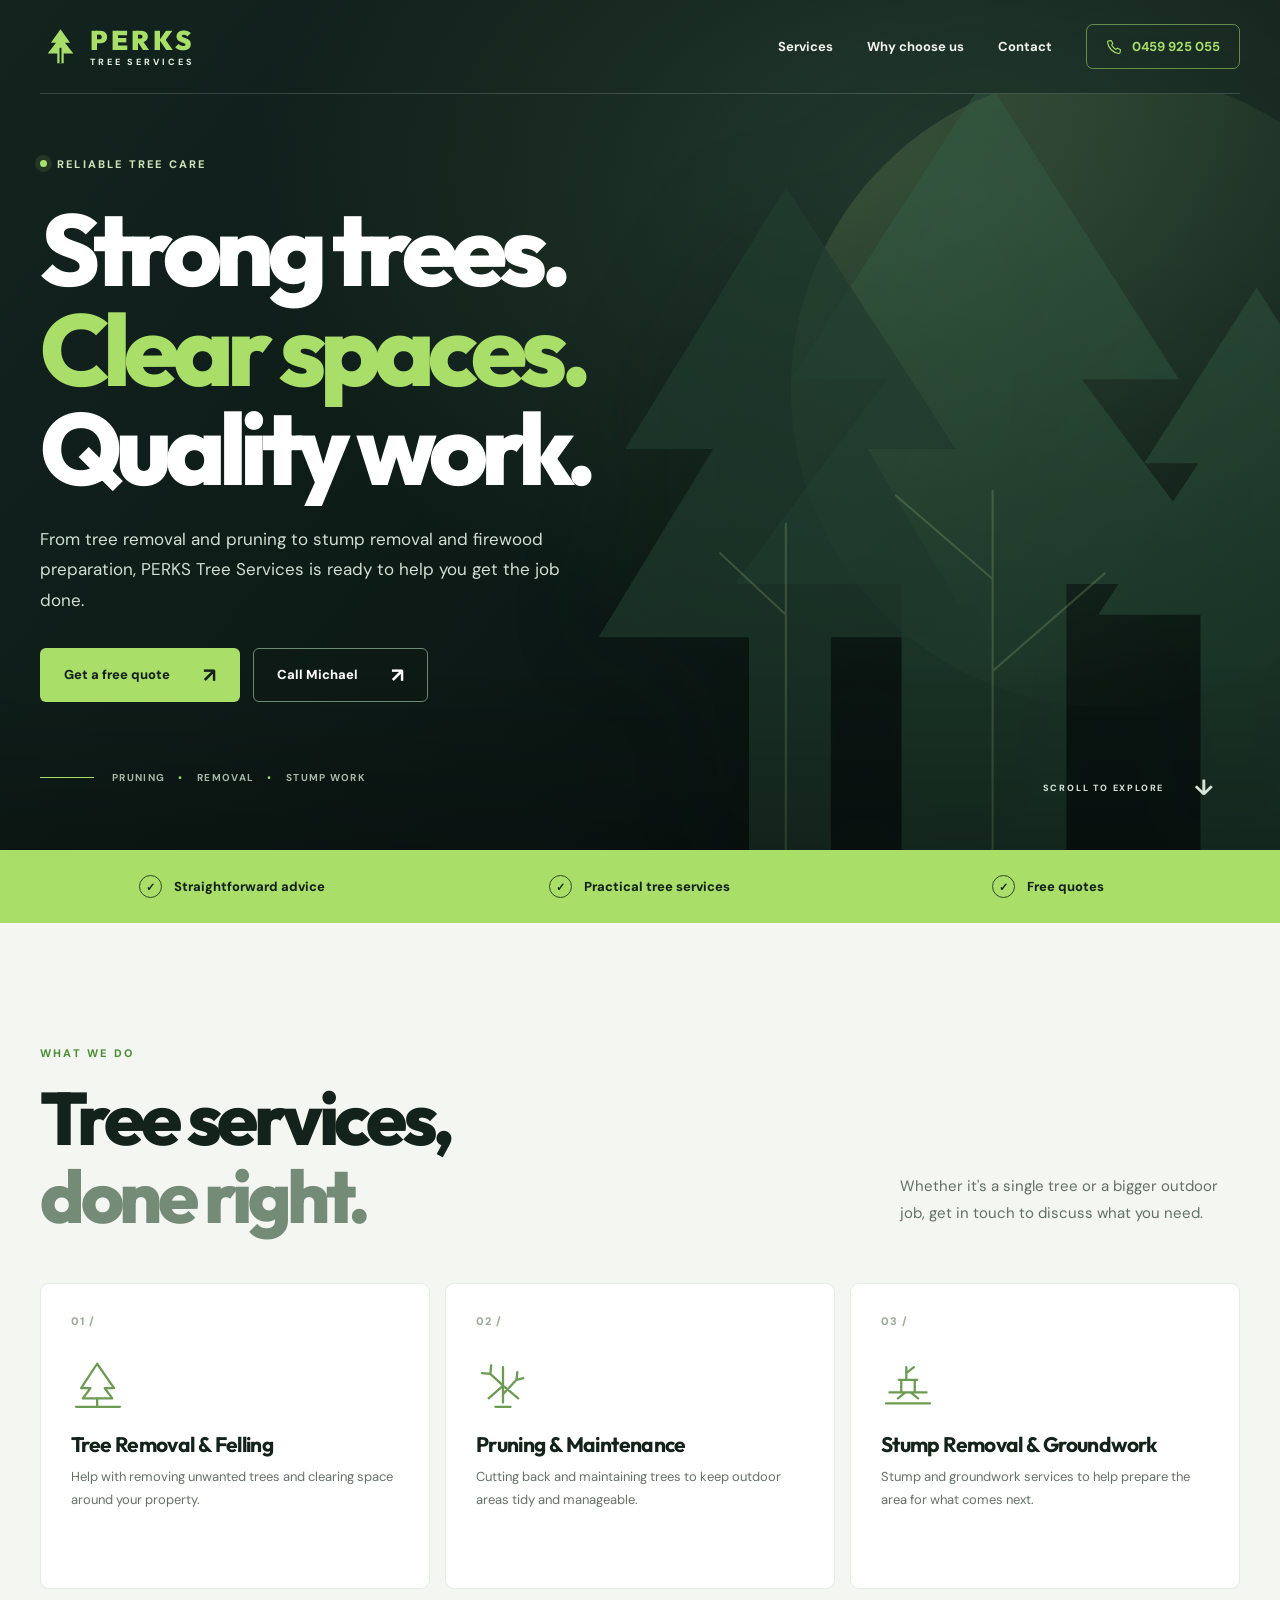
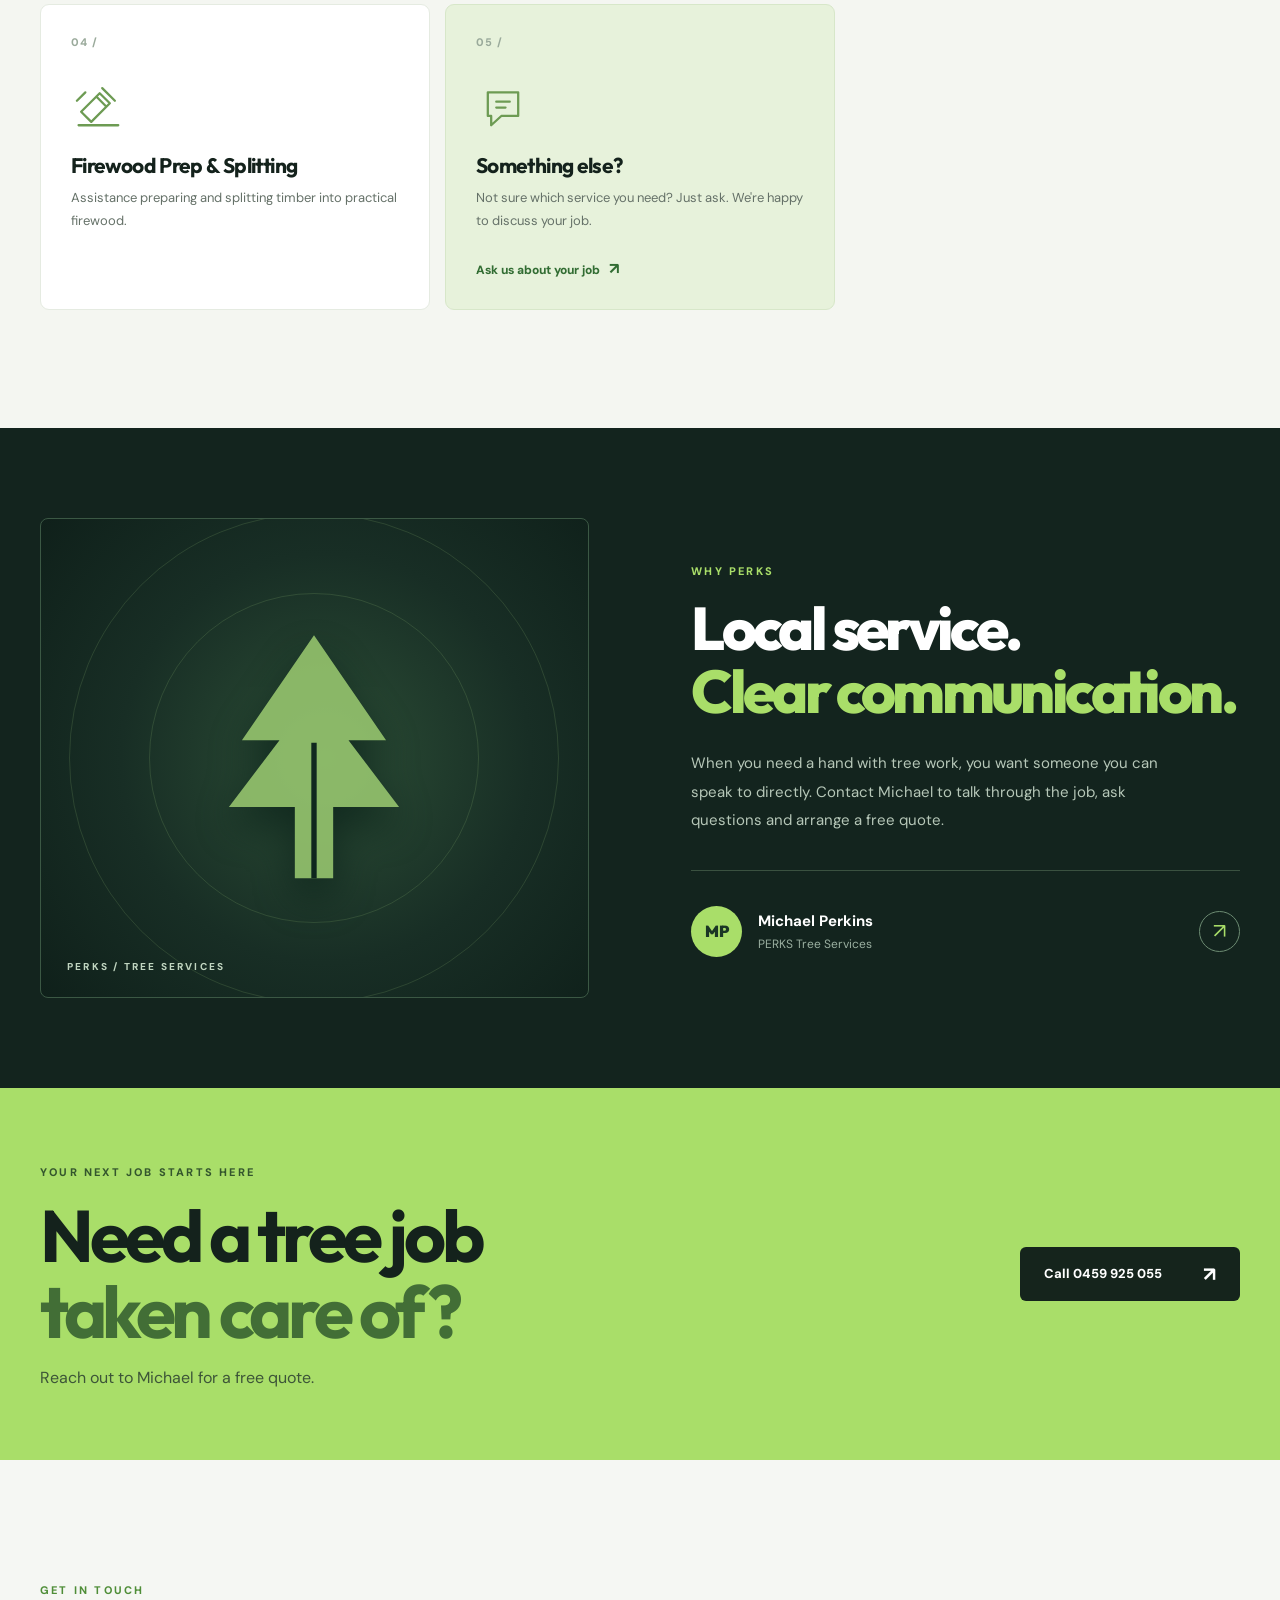
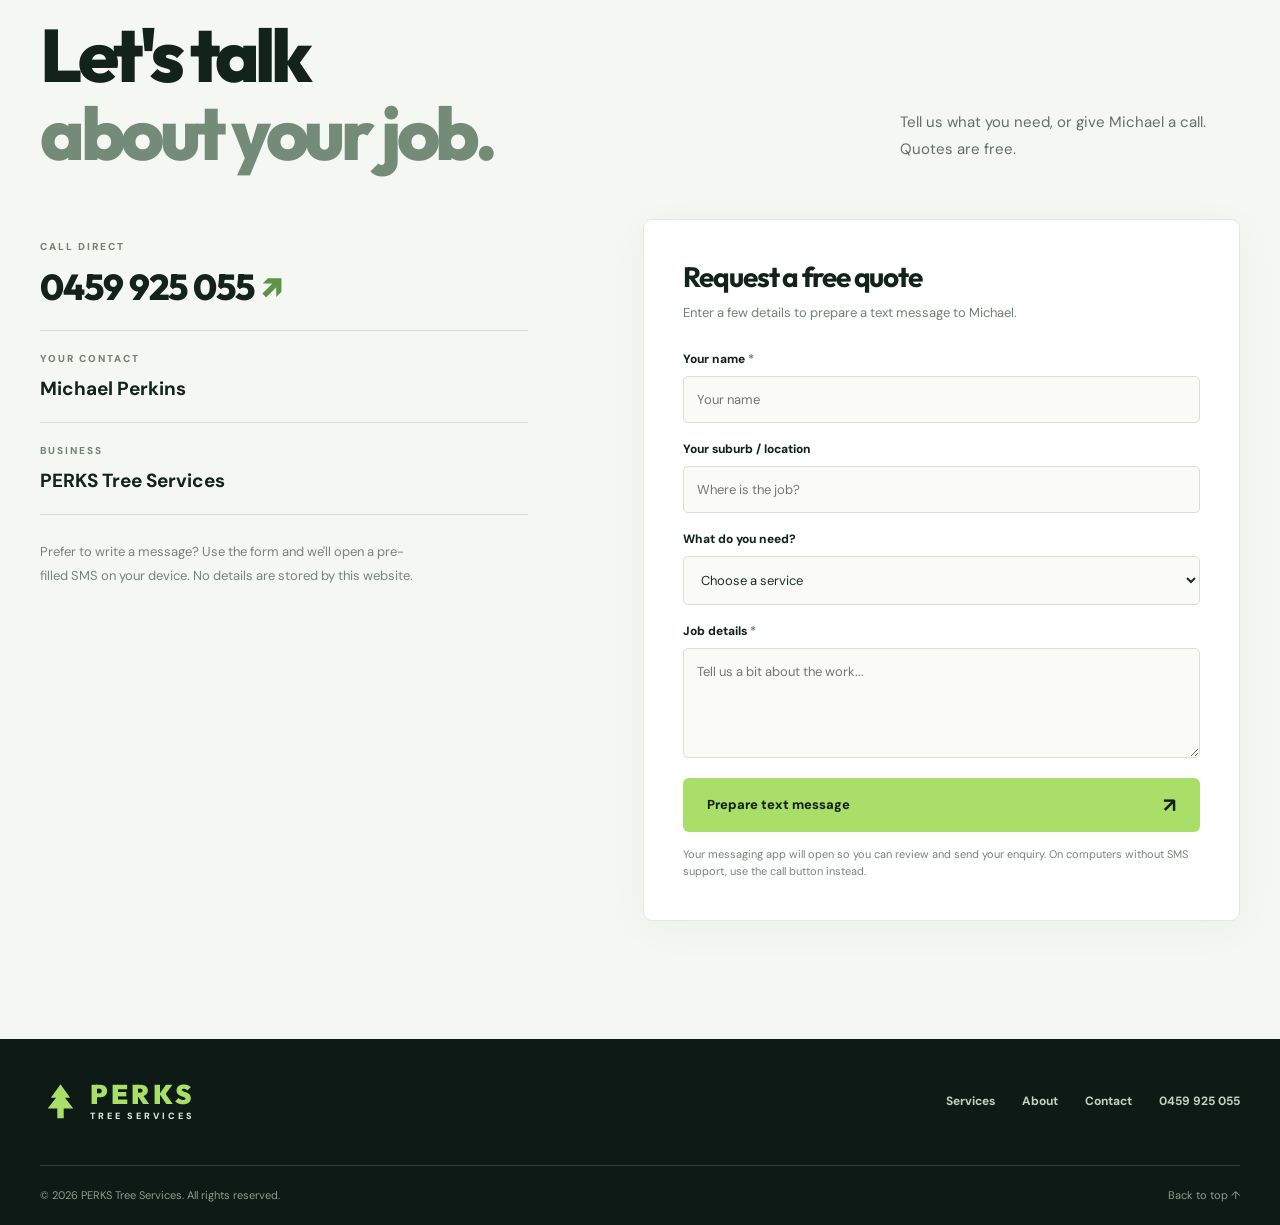
==== index.html @ 128b7c94 "Add files via upload" ====
<!doctype html>
<html lang="en-AU">
<head>
  <meta charset="utf-8">
  <meta name="viewport" content="width=device-width, initial-scale=1">
  <meta name="theme-color" content="#101b19">
  <meta name="description" content="PERKS Tree Services provides tree removal and felling, pruning, stump removal, firewood preparation and more. Call Michael Perkins on 0459 925 055 for a free quote.">
  <title>PERKS Tree Services | Tree Care & Free Quotes</title>
  <link rel="icon" href="favicon.svg" type="image/svg+xml">
  <link rel="stylesheet" href="styles.css">
</head>
<body>
  <a class="skip-link" href="#main">Skip to content</a>
  <header class="site-header" id="top">
    <div class="container nav-wrap">
      <a href="#top" class="brand" aria-label="PERKS Tree Services home">
        <svg class="brand-mark" viewBox="0 0 64 64" fill="none" aria-hidden="true"><path d="M32 5 17 26h8L12 43h15v15h10V43h15L39 26h8L32 5Z" fill="currentColor"/><path d="M32 34v24" stroke="#11201B" stroke-width="3"/></svg>
        <span class="brand-type"><strong>PERKS</strong><small>TREE SERVICES</small></span>
      </a>
      <button class="menu-toggle" type="button" aria-label="Open menu" aria-expanded="false" aria-controls="site-nav"><span></span><span></span><span></span></button>
      <nav id="site-nav" class="nav-links" aria-label="Main navigation"><a href="#services">Services</a><a href="#about">Why choose us</a><a href="#contact">Contact</a><a class="nav-call" href="tel:+61459925055"><svg viewBox="0 0 24 24" aria-hidden="true"><path d="M7.3 3.6 9.6 7.8 7.9 10a15.1 15.1 0 0 0 6.1 6.1l2.2-1.7 4.2 2.3-.5 3.4a2 2 0 0 1-2.1 1.7A18.5 18.5 0 0 1 2.2 6.2 2 2 0 0 1 3.9 4l3.4-.4Z" fill="none" stroke="currentColor" stroke-width="1.6" stroke-linejoin="round"/></svg> 0459 925 055</a></nav>
    </div>
  </header>

  <main id="main">
    <section class="hero" aria-labelledby="hero-title">
      <div class="hero-art" aria-hidden="true">
        <svg viewBox="0 0 840 840" preserveAspectRatio="xMidYMax slice"><defs><linearGradient id="treeGlow" x1="0" y1="0" x2="1" y2="1"><stop stop-color="#94bd76" stop-opacity=".29"/><stop offset="1" stop-color="#0d2520" stop-opacity="0"/></linearGradient></defs><circle cx="560" cy="340" r="310" fill="url(#treeGlow)"/><g fill="#38694d" opacity=".42"><path d="M440 35 250 330h94L195 530h163v260h161V530h164L534 330h95Z"/><path d="M705 240 595 412h53L550 560h100v230h110V560h98L757 412h55Z"/></g><g fill="#213e30" opacity=".76"><path d="M245 142 88 398h86L62 582h147v208h80V582h143L325 398h86Z"/></g><g stroke="#c1e59a" stroke-opacity=".23" stroke-width="2"><path d="M447 790V438M447 525l-95-82M447 615l110-96M245 790V470M245 560l-65-61"/></g></svg>
      </div>
      <div class="container hero-content">
        <span class="eyebrow"><span class="status-dot"></span> RELIABLE TREE CARE</span>
        <h1 id="hero-title">Strong trees.<br><em>Clear spaces.</em><br>Quality work.</h1>
        <p>From tree removal and pruning to stump removal and firewood preparation, PERKS Tree Services is ready to help you get the job done.</p>
        <div class="hero-actions"><a class="btn btn-primary" href="#contact">Get a free quote <span aria-hidden="true">↗</span></a><a class="btn btn-outline" href="tel:+61459925055">Call Michael <span aria-hidden="true">↗</span></a></div>
        <div class="hero-note"><span class="line"></span><span>PRUNING <b>•</b> REMOVAL <b>•</b> STUMP WORK</span></div>
      </div>
      <a href="#services" class="scroll-indicator" aria-label="Scroll to services">SCROLL TO EXPLORE <span aria-hidden="true">↓</span></a>
    </section>

    <section class="intro-band" aria-label="Our promise"><div class="container intro-grid"><p><span class="mini-icon">✓</span> Straightforward advice</p><p><span class="mini-icon">✓</span> Practical tree services</p><p><span class="mini-icon">✓</span> Free quotes</p></div></section>

    <section id="services" class="section services-section"><div class="container">
      <div class="section-heading"><div><span class="section-kicker">WHAT WE DO</span><h2>Tree services,<br><span>done right.</span></h2></div><p>Whether it's a single tree or a bigger outdoor job, get in touch to discuss what you need.</p></div>
      <div class="service-grid">
        <article class="service-card"><span class="service-number">01 /</span><div class="service-icon"><svg viewBox="0 0 64 64" fill="none" aria-hidden="true"><path d="M31 8 12 37h11L14 49h35L40 37h11L31 8Z" stroke="currentColor" stroke-width="2.7" stroke-linejoin="round"/><path d="M31 49v10M6 59h52" stroke="currentColor" stroke-width="2.7" stroke-linecap="round"/></svg></div><h3>Tree Removal & Felling</h3><p>Help with removing unwanted trees and clearing space around your property.</p></article>
        <article class="service-card"><span class="service-number">02 /</span><div class="service-icon"><svg viewBox="0 0 64 64" fill="none" aria-hidden="true"><path d="M32 54V12m0 22L17 20m15 24 16-17M15 49l17-15 18 15M17 20l1-10M17 20 7 19m41 8 8-2m-8 2 1-9" stroke="currentColor" stroke-width="2.7" stroke-linecap="round"/><path d="M23 59h18" stroke="currentColor" stroke-width="2.7" stroke-linecap="round"/></svg></div><h3>Pruning & Maintenance</h3><p>Cutting back and maintaining trees to keep outdoor areas tidy and manageable.</p></article>
        <article class="service-card"><span class="service-number">03 /</span><div class="service-icon"><svg viewBox="0 0 64 64" fill="none" aria-hidden="true"><path d="M10 42h44M24 42V27h16v15M21 27h22M20 49l9-7m6 0 9 7M6 55h52" stroke="currentColor" stroke-width="2.7" stroke-linecap="round" stroke-linejoin="round"/><path d="M30 27V12m0 7 9-7" stroke="currentColor" stroke-width="2.7" stroke-linecap="round"/></svg></div><h3>Stump Removal & Groundwork</h3><p>Stump and groundwork services to help prepare the area for what comes next.</p></article>
        <article class="service-card"><span class="service-number">04 /</span><div class="service-icon"><svg viewBox="0 0 64 64" fill="none" aria-hidden="true"><path d="M12 40 34 18l12 12-22 22-12-12ZM30 22l12 12M9 56h47M37 12l15 15" stroke="currentColor" stroke-width="2.7" stroke-linecap="round" stroke-linejoin="round"/><path d="m7 27 10-10" stroke="currentColor" stroke-width="2.7" stroke-linecap="round"/></svg></div><h3>Firewood Prep & Splitting</h3><p>Assistance preparing and splitting timber into practical firewood.</p></article>
        <article class="service-card service-card-featured"><span class="service-number">05 /</span><div class="service-icon"><svg viewBox="0 0 64 64" fill="none" aria-hidden="true"><path d="M14 17h36v28H30L18 56V45h-4V17Z" stroke="currentColor" stroke-width="2.7" stroke-linejoin="round"/><path d="M24 28h16M24 35h11" stroke="currentColor" stroke-width="2.7" stroke-linecap="round"/></svg></div><h3>Something else?</h3><p>Not sure which service you need? Just ask. We're happy to discuss your job.</p><a href="#contact" class="inline-link">Ask us about your job <span aria-hidden="true">↗</span></a></article>
      </div>
    </div></section>

    <section id="about" class="about-section"><div class="container about-grid"><div class="about-visual" aria-hidden="true"><div class="about-ring ring-one"></div><div class="about-ring ring-two"></div><svg viewBox="0 0 300 360" class="about-tree"><path d="m150 20-94 137h49L39 244h86v93h50v-93h86l-66-87h49L150 20Z" fill="currentColor"/><path d="M150 160v177" stroke="#0b211b" stroke-width="7"/></svg><span class="visual-caption">PERKS / TREE SERVICES</span></div><div class="about-copy"><span class="section-kicker">WHY PERKS</span><h2>Local service.<br><span>Clear communication.</span></h2><p>When you need a hand with tree work, you want someone you can speak to directly. Contact Michael to talk through the job, ask questions and arrange a free quote.</p><div class="about-divider"></div><div class="about-contact"><span class="initial-avatar">MP</span><div><strong>Michael Perkins</strong><small>PERKS Tree Services</small></div><a href="tel:+61459925055" aria-label="Call Michael Perkins">↗</a></div></div></div></section>

    <section class="cta-section"><div class="container cta-inner"><div><span class="section-kicker">YOUR NEXT JOB STARTS HERE</span><h2>Need a tree job<br><em>taken care of?</em></h2><p>Reach out to Michael for a free quote.</p></div><a class="btn btn-dark" href="tel:+61459925055">Call 0459 925 055 <span aria-hidden="true">↗</span></a></div></section>

    <section id="contact" class="section contact-section"><div class="container"><div class="section-heading contact-heading"><div><span class="section-kicker">GET IN TOUCH</span><h2>Let's talk<br><span>about your job.</span></h2></div><p>Tell us what you need, or give Michael a call. Quotes are free.</p></div><div class="contact-grid"><div class="contact-details"><div class="contact-detail"><span>CALL DIRECT</span><a href="tel:+61459925055">0459 925 055 <span aria-hidden="true">↗</span></a></div><div class="contact-detail"><span>YOUR CONTACT</span><strong>Michael Perkins</strong></div><div class="contact-detail"><span>BUSINESS</span><strong>PERKS Tree Services</strong></div><p class="small-print">Prefer to write a message? Use the form and we'll open a pre-filled SMS on your device. No details are stored by this website.</p></div>
      <form class="quote-form" id="quote-form"><h3>Request a free quote</h3><p>Enter a few details to prepare a text message to Michael.</p><div class="form-row"><label for="customer-name">Your name <span>*</span></label><input id="customer-name" name="name" type="text" placeholder="Your name" autocomplete="name" required maxlength="80"></div><div class="form-row"><label for="customer-suburb">Your suburb / location</label><input id="customer-suburb" name="suburb" type="text" placeholder="Where is the job?" maxlength="100"></div><div class="form-row"><label for="customer-service">What do you need?</label><select id="customer-service" name="service"><option value="Not sure yet">Choose a service</option><option>Tree Removal & Felling</option><option>Pruning & Maintenance</option><option>Stump Removal & Groundwork</option><option>Firewood Prep & Splitting</option><option>Something else</option></select></div><div class="form-row"><label for="customer-message">Job details <span>*</span></label><textarea id="customer-message" name="message" rows="4" placeholder="Tell us a bit about the work..." required maxlength="1200"></textarea></div><button class="btn btn-primary form-submit" type="submit">Prepare text message <span aria-hidden="true">↗</span></button><p class="form-hint">Your messaging app will open so you can review and send your enquiry. On computers without SMS support, use the call button instead.</p></form>
    </div></div></section>
  </main>

  <footer class="site-footer"><div class="container footer-main"><a href="#top" class="brand"><svg class="brand-mark" viewBox="0 0 64 64" fill="none" aria-hidden="true"><path d="M32 5 17 26h8L12 43h15v15h10V43h15L39 26h8L32 5Z" fill="currentColor"/></svg><span class="brand-type"><strong>PERKS</strong><small>TREE SERVICES</small></span></a><div class="footer-right"><a href="#services">Services</a><a href="#about">About</a><a href="#contact">Contact</a><a href="tel:+61459925055">0459 925 055</a></div></div><div class="container footer-bottom"><span>© <span id="year">2026</span> PERKS Tree Services. All rights reserved.</span><a href="#top">Back to top ↑</a></div></footer>
  <script src="script.js" defer></script>
</body>
</html>
---- styles.css ----
@import url('https://fonts.googleapis.com/css2?family=DM+Sans:wght@400;500;600;700;800&family=Outfit:wght@400;500;600;700;800;900&display=swap');
:root{--dark:#101d19;--dark2:#162922;--green:#a9de69;--green-strong:#80bd4e;--text:#14221c;--muted:#627067;--paper:#f4f6f1;--white:#fff;--line:#dce5d9}*{box-sizing:border-box}html{scroll-behavior:smooth;scroll-padding-top:86px}body{margin:0;background:var(--paper);font-family:'DM Sans',Arial,sans-serif;color:var(--text);-webkit-font-smoothing:antialiased}h1,h2,h3,p{margin-top:0}h1,h2,h3{font-family:'Outfit','DM Sans',sans-serif}a{color:inherit;text-decoration:none}button,input,select,textarea{font:inherit}button,a,input,textarea,select{-webkit-tap-highlight-color:transparent}button:focus-visible,a:focus-visible,input:focus-visible,select:focus-visible,textarea:focus-visible{outline:3px solid #88bc4d;outline-offset:3px}.container{width:min(1200px,calc(100% - 64px));margin-inline:auto}.skip-link{position:absolute;top:-100px;left:12px;background:white;padding:10px;z-index:30}.skip-link:focus{top:12px}.site-header{position:absolute;z-index:20;width:100%;color:white;top:0}.nav-wrap{height:94px;display:flex;justify-content:space-between;align-items:center;border-bottom:1px solid rgba(255,255,255,.16)}.brand{display:inline-flex;gap:9px;align-items:center;color:var(--green)}.brand-mark{width:41px;height:47px}.brand-type{display:flex;flex-direction:column;line-height:1}.brand-type strong{font-family:'Outfit',sans-serif;font-weight:900;letter-spacing:.12em;font-size:27px}.brand-type small{font-size:9px;font-weight:800;letter-spacing:.32em;margin-top:4px;color:#e4ede2}.nav-links{display:flex;gap:34px;align-items:center;font-size:13px;font-weight:700}.nav-links>a:not(.nav-call){color:#f1f3ec;transition:color .2s}.nav-links>a:hover{color:var(--green)}.nav-call{border:1px solid rgba(169,222,105,.54);padding:13px 19px;border-radius:7px;color:var(--green);display:flex;align-items:center;gap:9px}.nav-call svg{width:17px;height:17px}.menu-toggle{display:none}.hero{background:radial-gradient(ellipse at 76% 23%,#253d30 0%,transparent 53%),linear-gradient(130deg,#13241f,#0a1512 72%);min-height:760px;height:min(850px,95svh);position:relative;overflow:hidden;color:white;display:flex;align-items:center}.hero:after{content:'';position:absolute;bottom:0;left:0;right:0;height:190px;background:linear-gradient(0deg,rgba(0,0,0,.24),transparent);pointer-events:none}.hero-art{position:absolute;right:-9%;bottom:-6%;width:min(860px,75vw);height:95%;opacity:.84;filter:drop-shadow(-24px 0 50px rgba(8,19,12,.28))}.hero-art svg{width:100%;height:100%}.hero-content{position:relative;z-index:2;padding-top:85px}.eyebrow,.section-kicker{display:inline-flex;align-items:center;letter-spacing:.2em;font-size:11px;font-weight:800}.eyebrow{color:#cce3b9;gap:10px}.status-dot{width:7px;height:7px;border-radius:50%;background:var(--green);box-shadow:0 0 0 5px rgba(169,222,105,.11)}.hero h1{font-size:clamp(56px,7.9vw,114px);letter-spacing:-.068em;line-height:.98;max-width:850px;font-weight:800;margin:27px 0}.hero h1 em,.cta-section em{font-style:normal;color:var(--green)}.hero-content>p{font-size:17px;line-height:1.8;color:#d3dfd4;max-width:520px}.hero-actions{display:flex;gap:13px;margin-top:32px;flex-wrap:wrap}.btn{min-height:54px;display:inline-flex;align-items:center;justify-content:space-between;gap:33px;padding:16px 23px;font-size:13px;font-weight:800;border-radius:6px;border:1px solid transparent;cursor:pointer;transition:transform .2s,background .2s}.btn:hover{transform:translateY(-2px)}.btn-primary{background:var(--green);color:#142019}.btn-primary:hover{background:#c0ef88}.btn-outline{color:white;border-color:#6c8976;background:rgba(12,25,19,.35)}.btn-outline:hover{background:rgba(255,255,255,.08)}.btn span{font-size:20px;line-height:0}.hero-note{display:flex;align-items:center;gap:18px;margin-top:69px;letter-spacing:.13em;font-size:10px;color:#a7b7aa;font-weight:700}.hero-note .line{width:54px;height:1px;background:var(--green)}.hero-note b{padding:0 10px;color:var(--green)}.scroll-indicator{position:absolute;right:5%;bottom:48px;z-index:3;color:#d7e3d7;font-size:9px;font-weight:800;letter-spacing:.2em;display:flex;gap:30px;align-items:center}.scroll-indicator span{font-size:22px}.intro-band{background:#a9de69}.intro-grid{display:grid;grid-template-columns:repeat(3,1fr);gap:25px;padding:25px 0}.intro-grid p{margin:0;display:flex;align-items:center;justify-content:center;gap:12px;font-weight:800;font-size:13px}.mini-icon{display:grid;place-items:center;border:1.5px solid #2d4b28;border-radius:50%;height:23px;width:23px;font-size:11px}.section{padding:118px 0}.section-heading{display:flex;justify-content:space-between;align-items:end;gap:40px;margin-bottom:48px}.section-kicker{color:#4f8e38}.section-heading h2,.about-copy h2,.contact-heading h2{font-size:clamp(43px,5.8vw,76px);font-weight:800;line-height:1.05;letter-spacing:-.06em;margin:17px 0 0}.section-heading h2 span,.about-copy h2 span{color:#748b78}.section-heading>p{font-size:15px;color:var(--muted);max-width:340px;line-height:1.8;margin:0 0 8px}.service-grid{display:grid;grid-template-columns:repeat(3,1fr);gap:15px}.service-card{background:white;min-height:306px;padding:30px;position:relative;border:1px solid #e5ebe1;border-radius:9px;display:flex;flex-direction:column;align-items:flex-start;transition:transform .2s,box-shadow .2s}.service-card:hover{transform:translateY(-4px);box-shadow:0 14px 35px rgba(17,36,24,.08)}.service-number{color:#9aaa9b;font-size:11px;font-weight:800;letter-spacing:.1em}.service-icon{color:#6d9b53;margin:29px 0 15px}.service-icon svg{width:54px;height:54px}.service-card h3{font-size:21px;letter-spacing:-.03em;margin-bottom:9px}.service-card p{color:#657168;font-size:13px;line-height:1.75;margin-bottom:0}.service-card-featured{background:#e7f2db;border-color:#d7e7c9}.inline-link{font-size:12px;color:#326d33;font-weight:800;margin-top:auto;padding-top:22px}.inline-link span{font-size:16px;padding-left:6px}.about-section{background:#13241e;color:white;padding:90px 0}.about-grid{display:grid;grid-template-columns:1fr 1fr;gap:clamp(40px,8vw,115px);align-items:center}.about-visual{min-height:480px;background:radial-gradient(circle at 52% 50%,#2c4e36,#182e25 55%,#0f201a);border:1px solid #3b5844;border-radius:8px;display:flex;align-items:center;justify-content:center;position:relative;overflow:hidden}.about-tree{width:230px;height:310px;color:#9fcf73;opacity:.83;filter:drop-shadow(0 18px 20px #0d241b)}.about-ring{position:absolute;border-radius:50%;border:1px solid rgba(173,223,135,.15)}.ring-one{width:330px;height:330px}.ring-two{width:490px;height:490px}.visual-caption{position:absolute;bottom:24px;left:26px;color:#c0d5c0;font-size:10px;letter-spacing:.22em;font-weight:800}.about-copy .section-kicker{color:var(--green)}.about-copy h2{font-size:clamp(42px,4.7vw,68px);margin-bottom:26px}.about-copy h2 span{color:var(--green)}.about-copy>p{color:#b6c7b8;line-height:1.9;font-size:15px;max-width:480px}.about-divider{background:#3a5140;height:1px;margin:35px 0}.about-contact{display:flex;gap:16px;align-items:center}.initial-avatar{background:#a9de69;color:#1b3625;width:51px;height:51px;border-radius:50%;display:grid;place-items:center;font-weight:900;font-family:'Outfit',sans-serif}.about-contact div{display:flex;flex-direction:column;gap:5px}.about-contact strong{font-size:15px}.about-contact small{font-size:12px;color:#9aafa0}.about-contact>a{margin-left:auto;border:1px solid #6c8b72;border-radius:50%;width:41px;height:41px;display:grid;place-items:center;font-size:21px;color:var(--green)}.cta-section{background:var(--green);padding:72px 0}.cta-inner{display:flex;align-items:center;justify-content:space-between;gap:25px}.cta-section .section-kicker{color:#34562d}.cta-section h2{font-size:clamp(42px,5.7vw,75px);letter-spacing:-.06em;line-height:1.04;margin:17px 0}.cta-section em{color:#426e36}.cta-section p{margin:0;color:#3d5538}.btn-dark{background:#15241c;color:white;min-width:220px}.btn-dark:hover{background:#284532}.contact-section{background:#f5f7f3}.contact-grid{display:grid;grid-template-columns:.9fr 1.1fr;gap:clamp(30px,9vw,130px)}.contact-detail{border-bottom:1px solid #d6dfd3;padding:21px 0;display:flex;flex-direction:column;gap:11px}.contact-detail>span{color:#728274;font-size:10px;font-weight:800;letter-spacing:.2em}.contact-detail>a{font-size:clamp(23px,3vw,36px);font-weight:800;font-family:'Outfit',sans-serif;letter-spacing:-.03em}.contact-detail>a span{color:#5f9348}.contact-detail strong{font-size:19px}.small-print{font-size:13px;line-height:1.8;color:#77847a;max-width:385px;margin-top:25px}.quote-form{background:white;padding:39px;border:1px solid #e3e9df;border-radius:9px;box-shadow:0 8px 40px rgba(24,53,24,.04)}.quote-form h3{font-size:28px;letter-spacing:-.04em;margin:0 0 8px}.quote-form>p:not(.form-hint){color:#718075;font-size:13px;line-height:1.7;margin-bottom:26px}.form-row{display:flex;flex-direction:column;gap:9px;margin-bottom:18px}.form-row label{font-size:12px;font-weight:800}.form-row label span{color:#668c4a}.form-row input,.form-row select,.form-row textarea{border:1px solid #d7e0d3;background:#fafbf9;padding:14px 13px;border-radius:5px;width:100%;font-size:13px;color:#1c2f22}.form-row textarea{resize:vertical;min-height:110px}.form-submit{width:100%;margin-top:2px}.form-hint{color:#77847a;font-size:11px;line-height:1.6;margin:14px 0 0}.site-footer{background:#0d1a15;color:white;padding:39px 0 23px}.footer-main{display:flex;justify-content:space-between;align-items:center;padding-bottom:40px}.footer-right{display:flex;gap:27px;align-items:center;font-size:12px;color:#c3d0c4;font-weight:700}.footer-right a:hover,.footer-bottom a:hover{color:var(--green)}.footer-bottom{border-top:1px solid #304138;padding-top:22px;display:flex;justify-content:space-between;font-size:11px;color:#8d9e91}@media(max-width:900px){.hero{min-height:720px;height:auto;padding:120px 0 85px}.hero-art{right:-28%;width:100%;opacity:.55}.hero h1{font-size:clamp(53px,9vw,82px)}.nav-links{gap:18px}.service-grid{grid-template-columns:repeat(2,1fr)}.about-grid{gap:35px}.about-visual{min-height:420px}.about-tree{width:180px}.contact-grid{gap:32px}}@media(max-width:680px){.container{width:min(100% - 36px,540px)}.nav-wrap{height:78px}.brand-mark{width:33px;height:38px}.brand-type strong{font-size:22px}.brand-type small{font-size:8px}.menu-toggle{display:flex;flex-direction:column;justify-content:center;gap:5px;align-items:center;background:transparent;color:white;border:1px solid #526d55;width:43px;height:43px;border-radius:5px;cursor:pointer}.menu-toggle span{width:19px;height:2px;background:currentColor;border-radius:2px}.nav-links{display:none;position:absolute;top:78px;left:0;width:100%;background:#15271f;padding:22px 18px 26px;flex-direction:column;align-items:stretch;gap:20px;box-shadow:0 10px 20px rgba(0,0,0,.2)}.nav-links.open{display:flex}.nav-call{justify-content:center}.hero{min-height:730px;padding:119px 0 77px;align-items:center}.hero-content{padding-top:12px}.hero-art{width:140%;right:-70%;opacity:.4}.hero h1{font-size:clamp(51px,12vw,75px);margin:25px 0}.hero-content>p{font-size:15px;line-height:1.75}.hero-actions{gap:10px}.btn{gap:19px;padding:15px 17px}.hero-note{margin-top:49px;font-size:8px;letter-spacing:.07em;gap:9px}.hero-note .line{width:27px}.hero-note b{padding:0 4px}.scroll-indicator{display:none}.intro-grid{grid-template-columns:1fr;gap:11px;padding:19px 0}.intro-grid p{font-size:12px;justify-content:flex-start}.section{padding:75px 0}.section-heading{display:block;margin-bottom:31px}.section-heading h2{font-size:clamp(43px,10vw,61px)}.section-heading>p{margin-top:23px}.service-grid{grid-template-columns:1fr}.service-card{min-height:253px;padding:26px}.service-icon{margin:20px 0 13px}.service-icon svg{width:45px;height:45px}.about-section{padding:70px 0}.about-grid{grid-template-columns:1fr}.about-visual{min-height:300px;order:2}.about-copy{order:1}.about-tree{height:230px}.cta-section{padding:57px 0}.cta-inner{display:block}.cta-inner .btn{margin-top:30px}.contact-grid{grid-template-columns:1fr}.quote-form{padding:26px 20px}.footer-main{display:block}.footer-right{flex-wrap:wrap;margin-top:34px;gap:18px}.footer-bottom{gap:13px;align-items:flex-start}.footer-bottom span{max-width:230px}}@media(prefers-reduced-motion:reduce){html{scroll-behavior:auto}*,*:before,*:after{transition:none!important}}
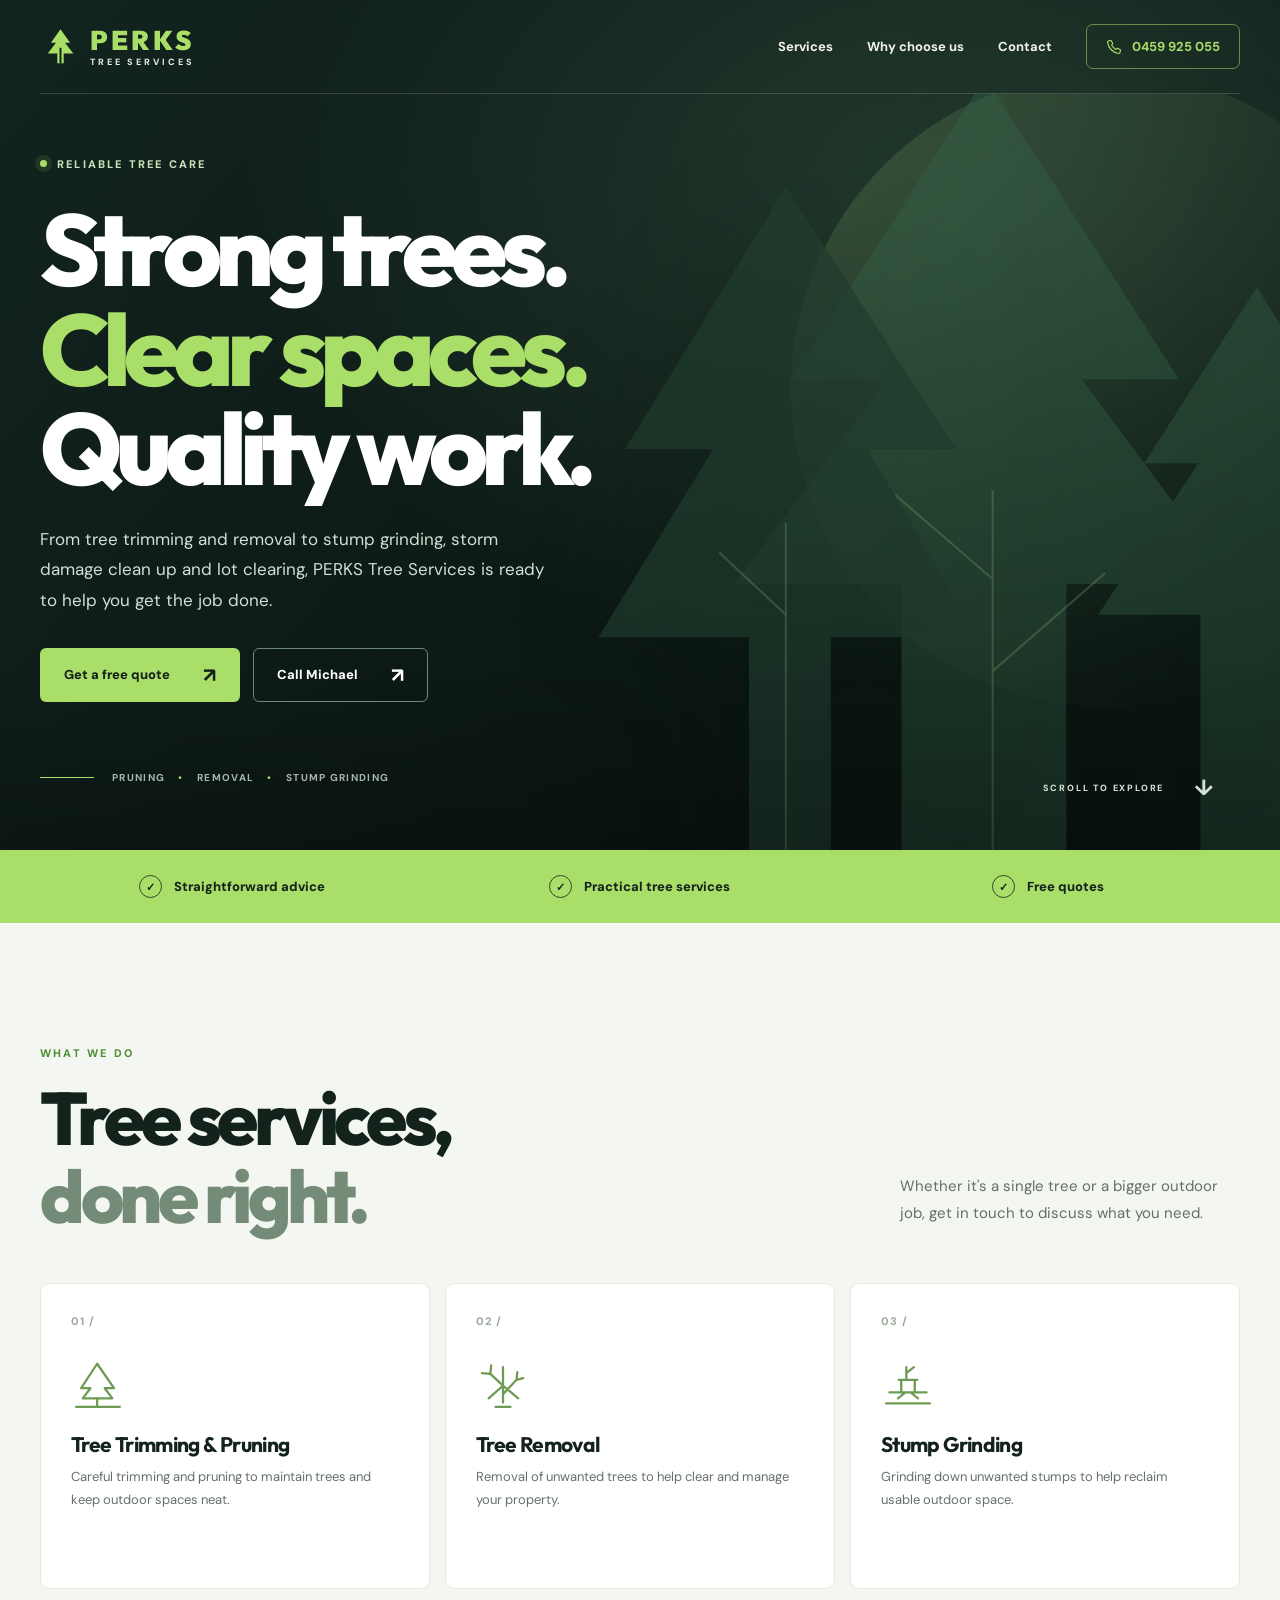
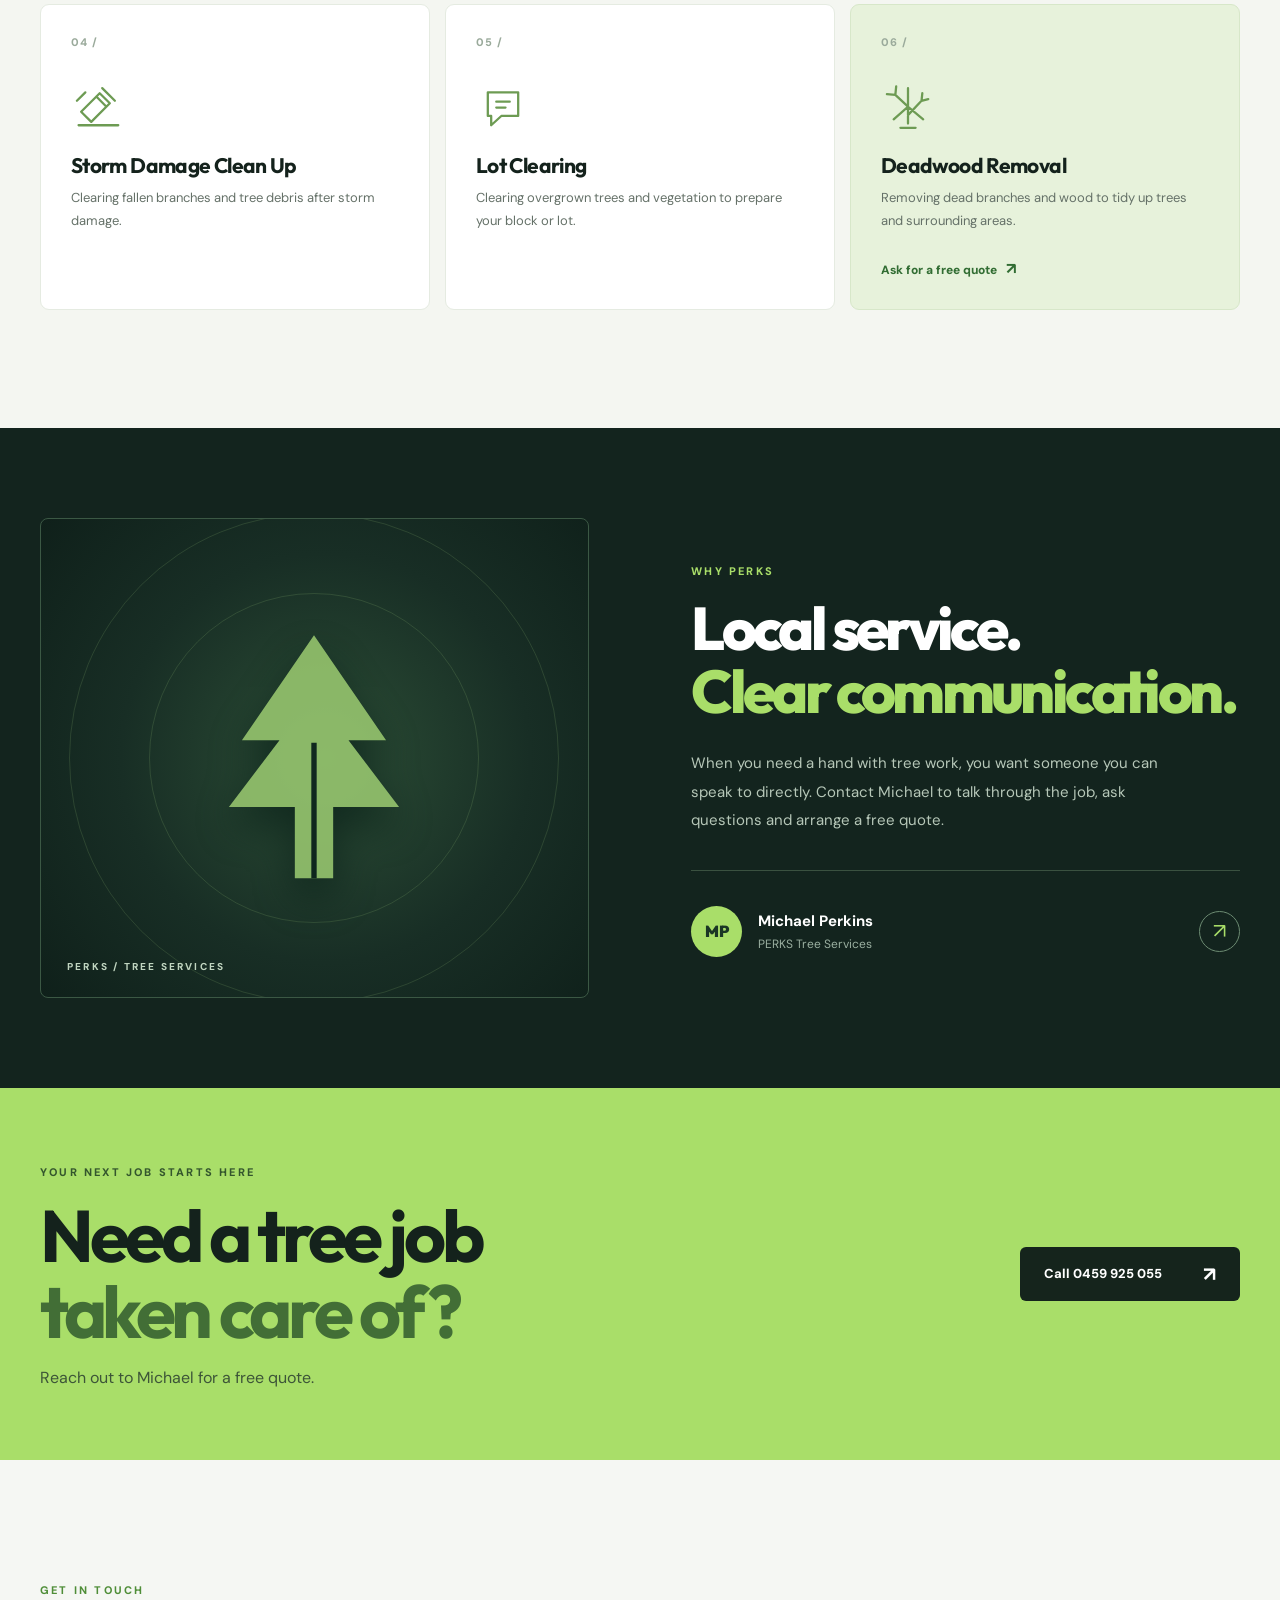
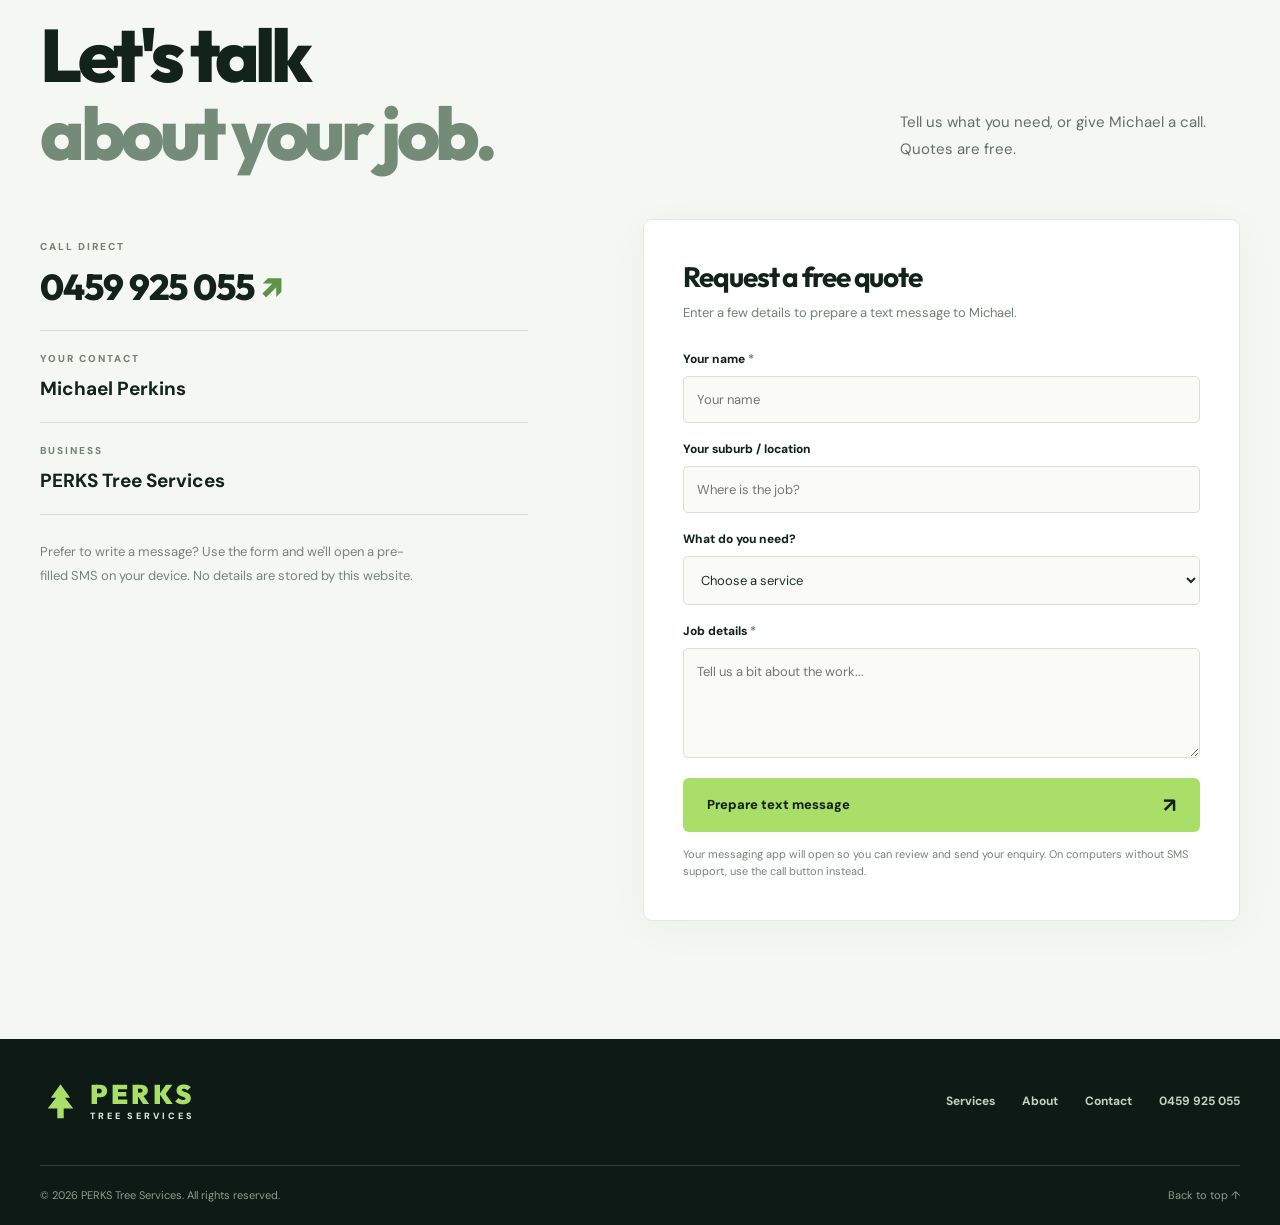
==== commit ca95dfb1: "Add files via upload" ====
--- a/index.html
+++ b/index.html
@@ -4,7 +4,7 @@
   <meta charset="utf-8">
   <meta name="viewport" content="width=device-width, initial-scale=1">
   <meta name="theme-color" content="#101b19">
-  <meta name="description" content="PERKS Tree Services provides tree removal and felling, pruning, stump removal, firewood preparation and more. Call Michael Perkins on 0459 925 055 for a free quote.">
+  <meta name="description" content="PERKS Tree Services offers tree trimming and pruning, tree removal, stump grinding, storm damage clean up, lot clearing and deadwood removal. Call Michael Perkins on 0459 925 055 for a free quote.">
   <title>PERKS Tree Services | Tree Care & Free Quotes</title>
   <link rel="icon" href="favicon.svg" type="image/svg+xml">
   <link rel="stylesheet" href="styles.css">
@@ -30,9 +30,9 @@
       <div class="container hero-content">
         <span class="eyebrow"><span class="status-dot"></span> RELIABLE TREE CARE</span>
         <h1 id="hero-title">Strong trees.<br><em>Clear spaces.</em><br>Quality work.</h1>
-        <p>From tree removal and pruning to stump removal and firewood preparation, PERKS Tree Services is ready to help you get the job done.</p>
+        <p>From tree trimming and removal to stump grinding, storm damage clean up and lot clearing, PERKS Tree Services is ready to help you get the job done.</p>
         <div class="hero-actions"><a class="btn btn-primary" href="#contact">Get a free quote <span aria-hidden="true">↗</span></a><a class="btn btn-outline" href="tel:+61459925055">Call Michael <span aria-hidden="true">↗</span></a></div>
-        <div class="hero-note"><span class="line"></span><span>PRUNING <b>•</b> REMOVAL <b>•</b> STUMP WORK</span></div>
+        <div class="hero-note"><span class="line"></span><span>PRUNING <b>•</b> REMOVAL <b>•</b> STUMP GRINDING</span></div>
       </div>
       <a href="#services" class="scroll-indicator" aria-label="Scroll to services">SCROLL TO EXPLORE <span aria-hidden="true">↓</span></a>
     </section>
@@ -42,11 +42,12 @@
     <section id="services" class="section services-section"><div class="container">
       <div class="section-heading"><div><span class="section-kicker">WHAT WE DO</span><h2>Tree services,<br><span>done right.</span></h2></div><p>Whether it's a single tree or a bigger outdoor job, get in touch to discuss what you need.</p></div>
       <div class="service-grid">
-        <article class="service-card"><span class="service-number">01 /</span><div class="service-icon"><svg viewBox="0 0 64 64" fill="none" aria-hidden="true"><path d="M31 8 12 37h11L14 49h35L40 37h11L31 8Z" stroke="currentColor" stroke-width="2.7" stroke-linejoin="round"/><path d="M31 49v10M6 59h52" stroke="currentColor" stroke-width="2.7" stroke-linecap="round"/></svg></div><h3>Tree Removal & Felling</h3><p>Help with removing unwanted trees and clearing space around your property.</p></article>
-        <article class="service-card"><span class="service-number">02 /</span><div class="service-icon"><svg viewBox="0 0 64 64" fill="none" aria-hidden="true"><path d="M32 54V12m0 22L17 20m15 24 16-17M15 49l17-15 18 15M17 20l1-10M17 20 7 19m41 8 8-2m-8 2 1-9" stroke="currentColor" stroke-width="2.7" stroke-linecap="round"/><path d="M23 59h18" stroke="currentColor" stroke-width="2.7" stroke-linecap="round"/></svg></div><h3>Pruning & Maintenance</h3><p>Cutting back and maintaining trees to keep outdoor areas tidy and manageable.</p></article>
-        <article class="service-card"><span class="service-number">03 /</span><div class="service-icon"><svg viewBox="0 0 64 64" fill="none" aria-hidden="true"><path d="M10 42h44M24 42V27h16v15M21 27h22M20 49l9-7m6 0 9 7M6 55h52" stroke="currentColor" stroke-width="2.7" stroke-linecap="round" stroke-linejoin="round"/><path d="M30 27V12m0 7 9-7" stroke="currentColor" stroke-width="2.7" stroke-linecap="round"/></svg></div><h3>Stump Removal & Groundwork</h3><p>Stump and groundwork services to help prepare the area for what comes next.</p></article>
-        <article class="service-card"><span class="service-number">04 /</span><div class="service-icon"><svg viewBox="0 0 64 64" fill="none" aria-hidden="true"><path d="M12 40 34 18l12 12-22 22-12-12ZM30 22l12 12M9 56h47M37 12l15 15" stroke="currentColor" stroke-width="2.7" stroke-linecap="round" stroke-linejoin="round"/><path d="m7 27 10-10" stroke="currentColor" stroke-width="2.7" stroke-linecap="round"/></svg></div><h3>Firewood Prep & Splitting</h3><p>Assistance preparing and splitting timber into practical firewood.</p></article>
-        <article class="service-card service-card-featured"><span class="service-number">05 /</span><div class="service-icon"><svg viewBox="0 0 64 64" fill="none" aria-hidden="true"><path d="M14 17h36v28H30L18 56V45h-4V17Z" stroke="currentColor" stroke-width="2.7" stroke-linejoin="round"/><path d="M24 28h16M24 35h11" stroke="currentColor" stroke-width="2.7" stroke-linecap="round"/></svg></div><h3>Something else?</h3><p>Not sure which service you need? Just ask. We're happy to discuss your job.</p><a href="#contact" class="inline-link">Ask us about your job <span aria-hidden="true">↗</span></a></article>
+        <article class="service-card"><span class="service-number">01 /</span><div class="service-icon"><svg viewBox="0 0 64 64" fill="none" aria-hidden="true"><path d="M31 8 12 37h11L14 49h35L40 37h11L31 8Z" stroke="currentColor" stroke-width="2.7" stroke-linejoin="round"/><path d="M31 49v10M6 59h52" stroke="currentColor" stroke-width="2.7" stroke-linecap="round"/></svg></div><h3>Tree Trimming &amp; Pruning</h3><p>Careful trimming and pruning to maintain trees and keep outdoor spaces neat.</p></article>
+        <article class="service-card"><span class="service-number">02 /</span><div class="service-icon"><svg viewBox="0 0 64 64" fill="none" aria-hidden="true"><path d="M32 54V12m0 22L17 20m15 24 16-17M15 49l17-15 18 15M17 20l1-10M17 20 7 19m41 8 8-2m-8 2 1-9" stroke="currentColor" stroke-width="2.7" stroke-linecap="round"/><path d="M23 59h18" stroke="currentColor" stroke-width="2.7" stroke-linecap="round"/></svg></div><h3>Tree Removal</h3><p>Removal of unwanted trees to help clear and manage your property.</p></article>
+        <article class="service-card"><span class="service-number">03 /</span><div class="service-icon"><svg viewBox="0 0 64 64" fill="none" aria-hidden="true"><path d="M10 42h44M24 42V27h16v15M21 27h22M20 49l9-7m6 0 9 7M6 55h52" stroke="currentColor" stroke-width="2.7" stroke-linecap="round" stroke-linejoin="round"/><path d="M30 27V12m0 7 9-7" stroke="currentColor" stroke-width="2.7" stroke-linecap="round"/></svg></div><h3>Stump Grinding</h3><p>Grinding down unwanted stumps to help reclaim usable outdoor space.</p></article>
+        <article class="service-card"><span class="service-number">04 /</span><div class="service-icon"><svg viewBox="0 0 64 64" fill="none" aria-hidden="true"><path d="M12 40 34 18l12 12-22 22-12-12ZM30 22l12 12M9 56h47M37 12l15 15" stroke="currentColor" stroke-width="2.7" stroke-linecap="round" stroke-linejoin="round"/><path d="m7 27 10-10" stroke="currentColor" stroke-width="2.7" stroke-linecap="round"/></svg></div><h3>Storm Damage Clean Up</h3><p>Clearing fallen branches and tree debris after storm damage.</p></article>
+        <article class="service-card"><span class="service-number">05 /</span><div class="service-icon"><svg viewBox="0 0 64 64" fill="none" aria-hidden="true"><path d="M14 17h36v28H30L18 56V45h-4V17Z" stroke="currentColor" stroke-width="2.7" stroke-linejoin="round"/><path d="M24 28h16M24 35h11" stroke="currentColor" stroke-width="2.7" stroke-linecap="round"/></svg></div><h3>Lot Clearing</h3><p>Clearing overgrown trees and vegetation to prepare your block or lot.</p></article>
+        <article class="service-card service-card-featured"><span class="service-number">06 /</span><div class="service-icon"><svg viewBox="0 0 64 64" fill="none" aria-hidden="true"><path d="M32 54V12m0 22L17 20m15 24 16-17M15 49l17-15 18 15M17 20l1-10M17 20 7 19m41 8 8-2m-8 2 1-9" stroke="currentColor" stroke-width="2.7" stroke-linecap="round"/><path d="M23 59h18" stroke="currentColor" stroke-width="2.7" stroke-linecap="round"/></svg></div><h3>Deadwood Removal</h3><p>Removing dead branches and wood to tidy up trees and surrounding areas.</p><a href="#contact" class="inline-link">Ask for a free quote <span aria-hidden="true">↗</span></a></article>
       </div>
     </div></section>
 
@@ -55,7 +56,7 @@
     <section class="cta-section"><div class="container cta-inner"><div><span class="section-kicker">YOUR NEXT JOB STARTS HERE</span><h2>Need a tree job<br><em>taken care of?</em></h2><p>Reach out to Michael for a free quote.</p></div><a class="btn btn-dark" href="tel:+61459925055">Call 0459 925 055 <span aria-hidden="true">↗</span></a></div></section>
 
     <section id="contact" class="section contact-section"><div class="container"><div class="section-heading contact-heading"><div><span class="section-kicker">GET IN TOUCH</span><h2>Let's talk<br><span>about your job.</span></h2></div><p>Tell us what you need, or give Michael a call. Quotes are free.</p></div><div class="contact-grid"><div class="contact-details"><div class="contact-detail"><span>CALL DIRECT</span><a href="tel:+61459925055">0459 925 055 <span aria-hidden="true">↗</span></a></div><div class="contact-detail"><span>YOUR CONTACT</span><strong>Michael Perkins</strong></div><div class="contact-detail"><span>BUSINESS</span><strong>PERKS Tree Services</strong></div><p class="small-print">Prefer to write a message? Use the form and we'll open a pre-filled SMS on your device. No details are stored by this website.</p></div>
-      <form class="quote-form" id="quote-form"><h3>Request a free quote</h3><p>Enter a few details to prepare a text message to Michael.</p><div class="form-row"><label for="customer-name">Your name <span>*</span></label><input id="customer-name" name="name" type="text" placeholder="Your name" autocomplete="name" required maxlength="80"></div><div class="form-row"><label for="customer-suburb">Your suburb / location</label><input id="customer-suburb" name="suburb" type="text" placeholder="Where is the job?" maxlength="100"></div><div class="form-row"><label for="customer-service">What do you need?</label><select id="customer-service" name="service"><option value="Not sure yet">Choose a service</option><option>Tree Removal & Felling</option><option>Pruning & Maintenance</option><option>Stump Removal & Groundwork</option><option>Firewood Prep & Splitting</option><option>Something else</option></select></div><div class="form-row"><label for="customer-message">Job details <span>*</span></label><textarea id="customer-message" name="message" rows="4" placeholder="Tell us a bit about the work..." required maxlength="1200"></textarea></div><button class="btn btn-primary form-submit" type="submit">Prepare text message <span aria-hidden="true">↗</span></button><p class="form-hint">Your messaging app will open so you can review and send your enquiry. On computers without SMS support, use the call button instead.</p></form>
+      <form class="quote-form" id="quote-form"><h3>Request a free quote</h3><p>Enter a few details to prepare a text message to Michael.</p><div class="form-row"><label for="customer-name">Your name <span>*</span></label><input id="customer-name" name="name" type="text" placeholder="Your name" autocomplete="name" required maxlength="80"></div><div class="form-row"><label for="customer-suburb">Your suburb / location</label><input id="customer-suburb" name="suburb" type="text" placeholder="Where is the job?" maxlength="100"></div><div class="form-row"><label for="customer-service">What do you need?</label><select id="customer-service" name="service"><option value="Not sure yet">Choose a service</option><option>Tree Trimming &amp; Pruning</option><option>Tree Removal</option><option>Stump Grinding</option><option>Storm Damage Clean Up</option><option>Lot Clearing</option><option>Deadwood Removal</option><option>Something else</option></select></div><div class="form-row"><label for="customer-message">Job details <span>*</span></label><textarea id="customer-message" name="message" rows="4" placeholder="Tell us a bit about the work..." required maxlength="1200"></textarea></div><button class="btn btn-primary form-submit" type="submit">Prepare text message <span aria-hidden="true">↗</span></button><p class="form-hint">Your messaging app will open so you can review and send your enquiry. On computers without SMS support, use the call button instead.</p></form>
     </div></div></section>
   </main>
 
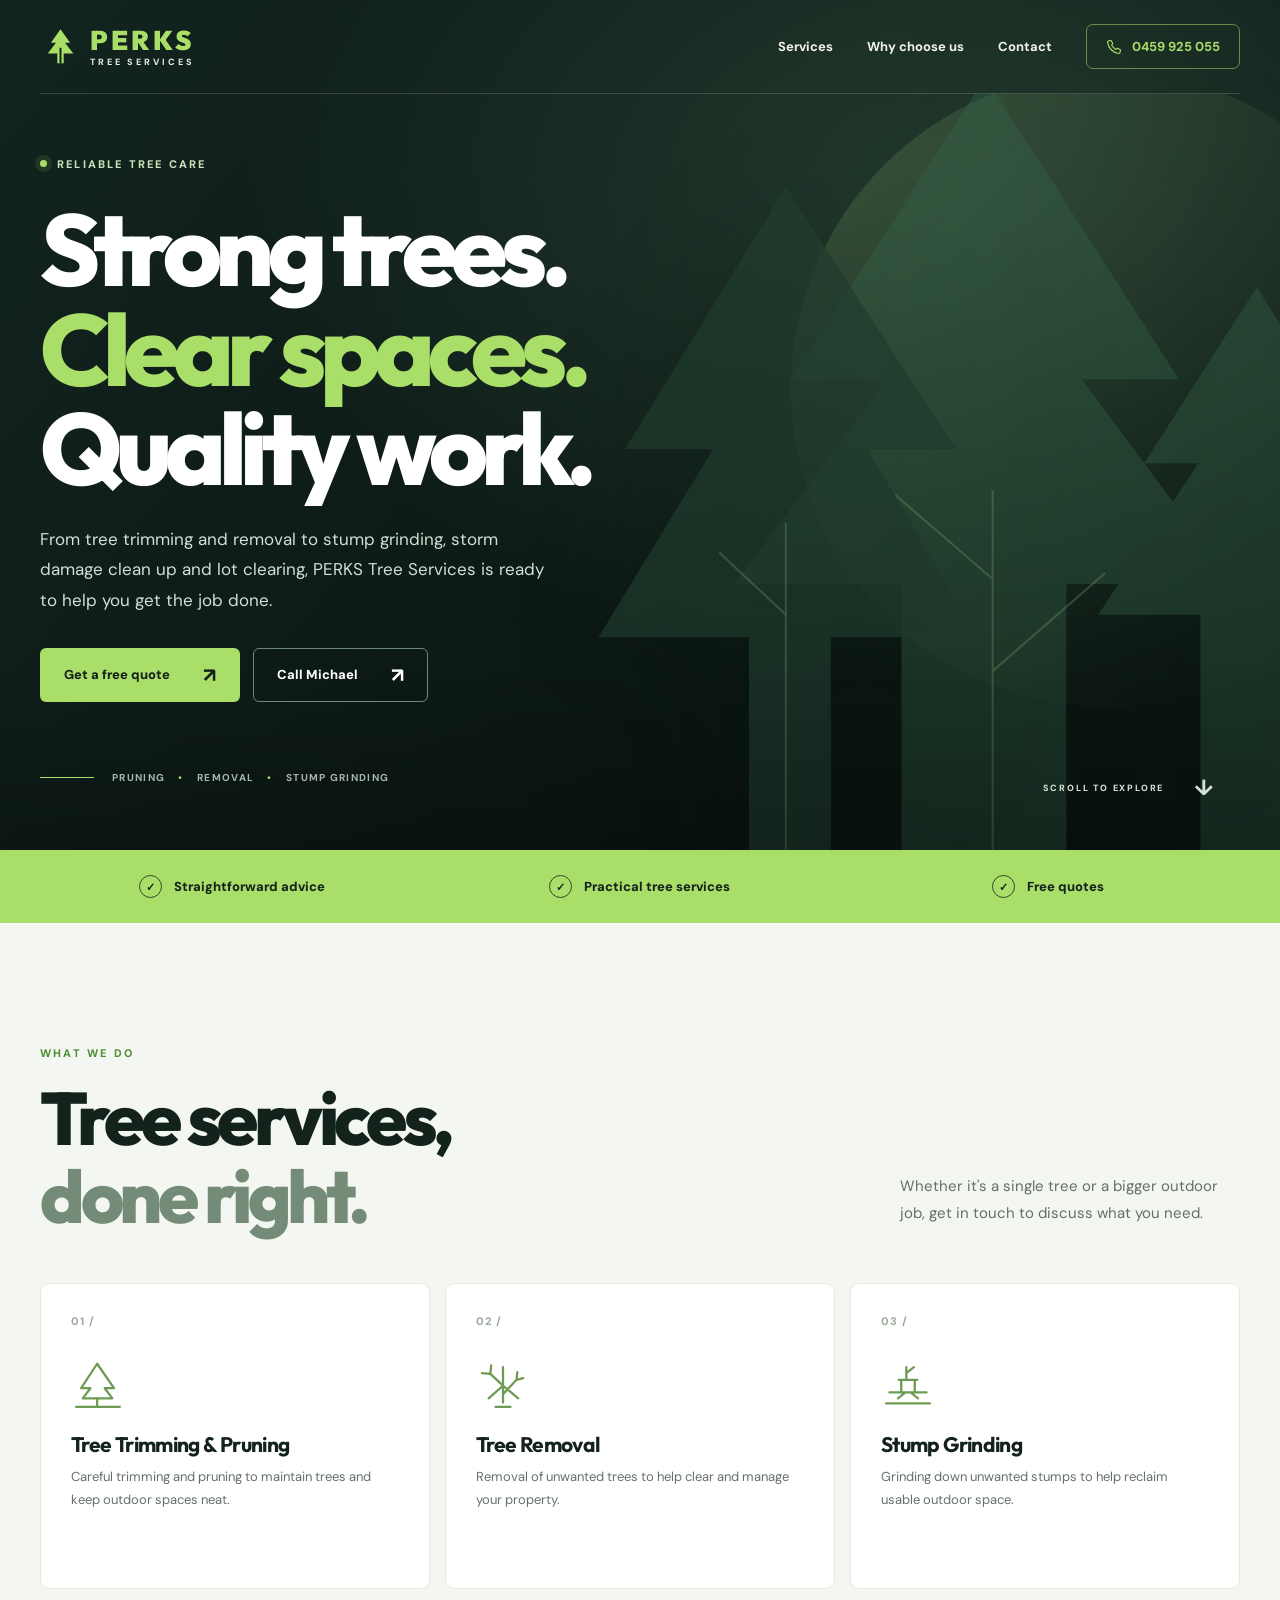
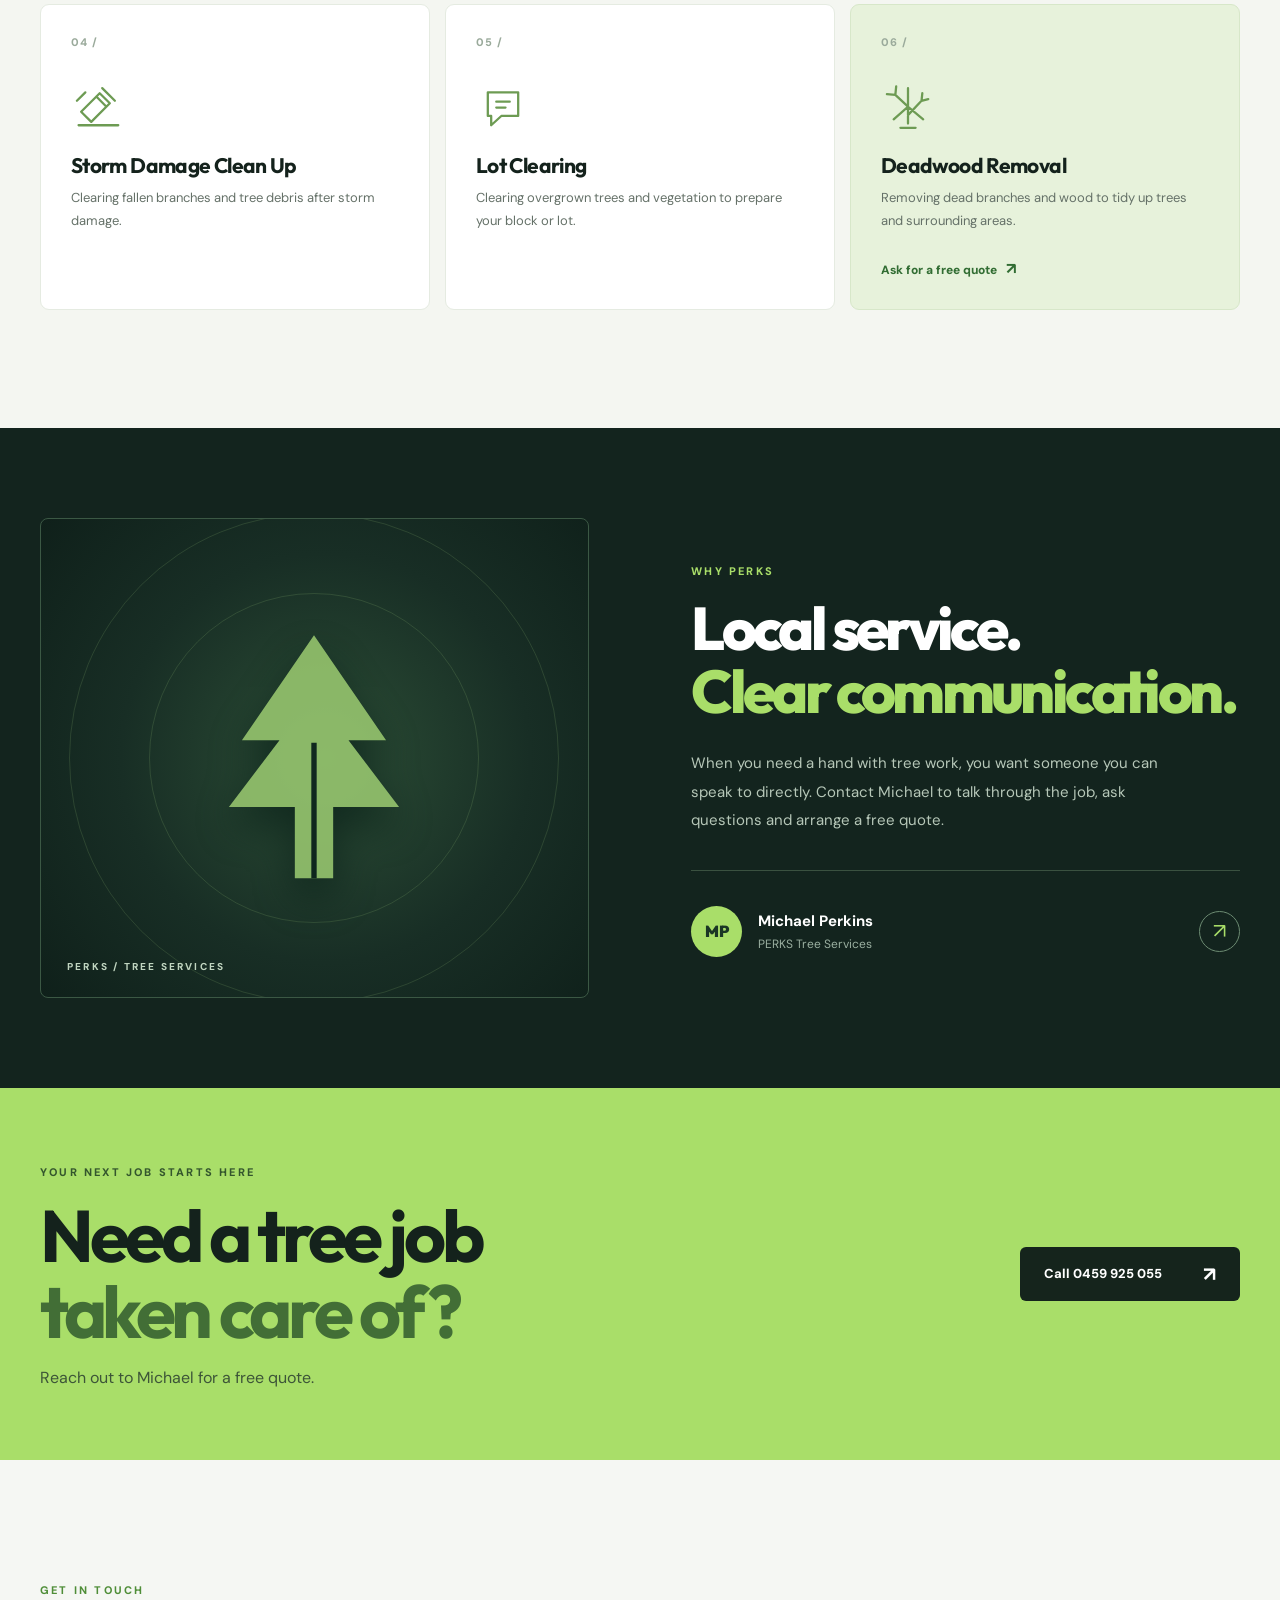
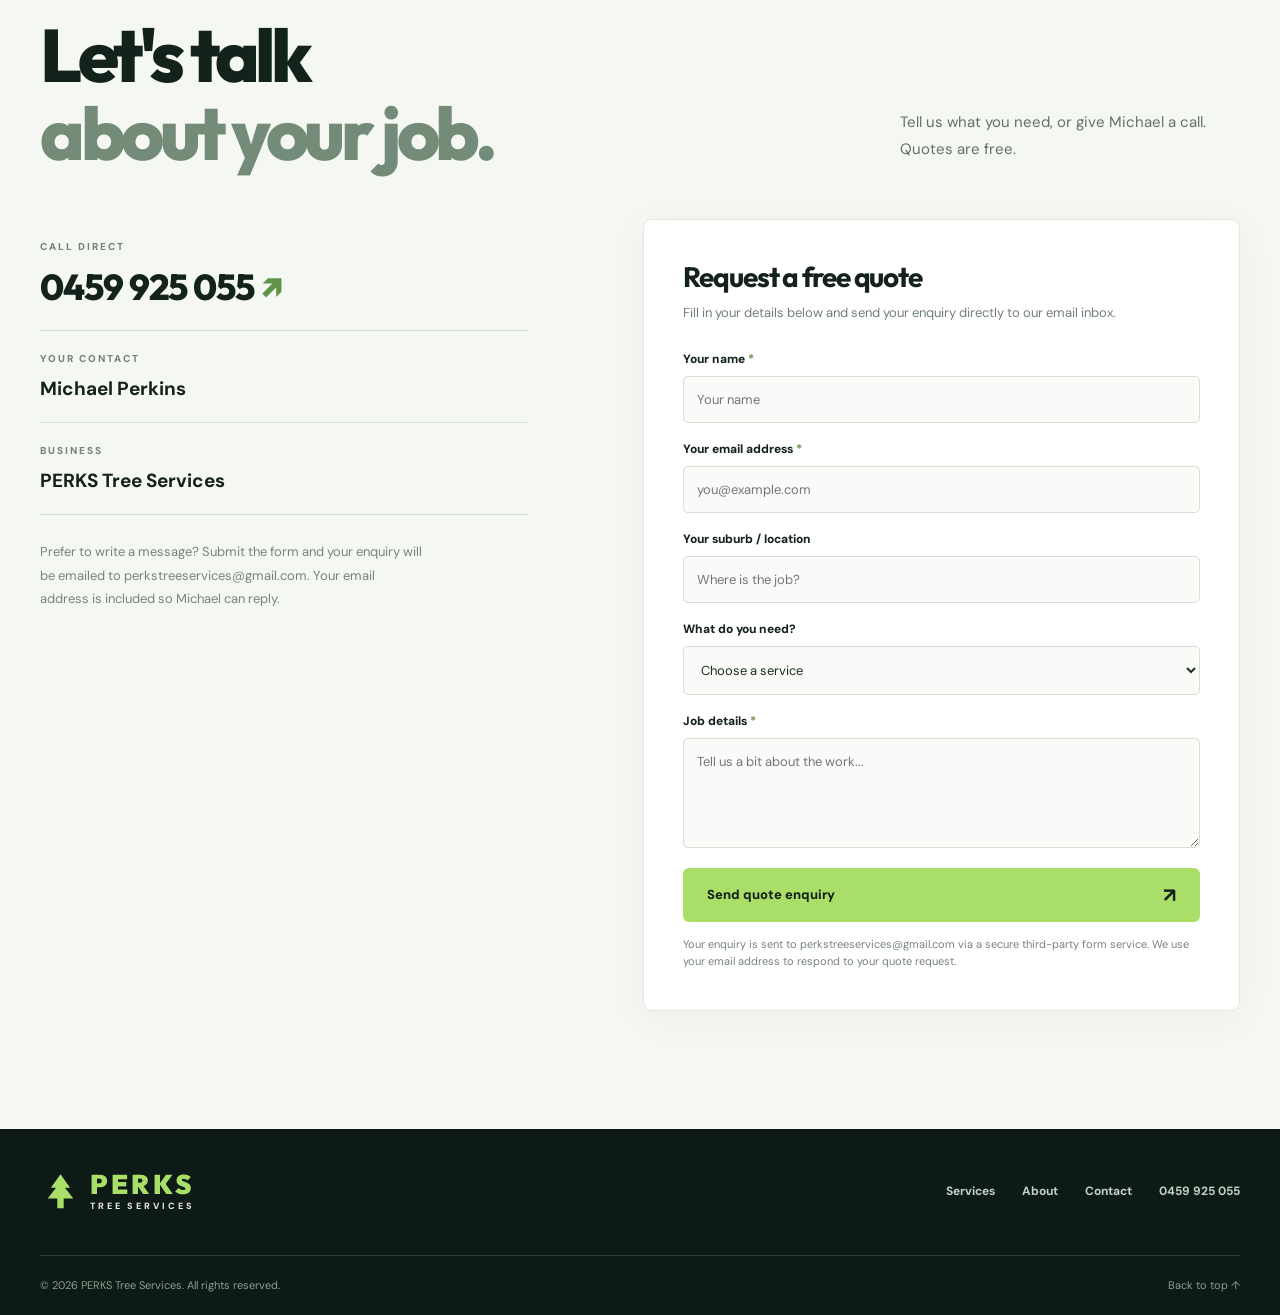
==== commit b287588e: "Add files via upload" ====
--- a/index.html
+++ b/index.html
@@ -55,8 +55,8 @@
 
     <section class="cta-section"><div class="container cta-inner"><div><span class="section-kicker">YOUR NEXT JOB STARTS HERE</span><h2>Need a tree job<br><em>taken care of?</em></h2><p>Reach out to Michael for a free quote.</p></div><a class="btn btn-dark" href="tel:+61459925055">Call 0459 925 055 <span aria-hidden="true">↗</span></a></div></section>
 
-    <section id="contact" class="section contact-section"><div class="container"><div class="section-heading contact-heading"><div><span class="section-kicker">GET IN TOUCH</span><h2>Let's talk<br><span>about your job.</span></h2></div><p>Tell us what you need, or give Michael a call. Quotes are free.</p></div><div class="contact-grid"><div class="contact-details"><div class="contact-detail"><span>CALL DIRECT</span><a href="tel:+61459925055">0459 925 055 <span aria-hidden="true">↗</span></a></div><div class="contact-detail"><span>YOUR CONTACT</span><strong>Michael Perkins</strong></div><div class="contact-detail"><span>BUSINESS</span><strong>PERKS Tree Services</strong></div><p class="small-print">Prefer to write a message? Use the form and we'll open a pre-filled SMS on your device. No details are stored by this website.</p></div>
-      <form class="quote-form" id="quote-form"><h3>Request a free quote</h3><p>Enter a few details to prepare a text message to Michael.</p><div class="form-row"><label for="customer-name">Your name <span>*</span></label><input id="customer-name" name="name" type="text" placeholder="Your name" autocomplete="name" required maxlength="80"></div><div class="form-row"><label for="customer-suburb">Your suburb / location</label><input id="customer-suburb" name="suburb" type="text" placeholder="Where is the job?" maxlength="100"></div><div class="form-row"><label for="customer-service">What do you need?</label><select id="customer-service" name="service"><option value="Not sure yet">Choose a service</option><option>Tree Trimming &amp; Pruning</option><option>Tree Removal</option><option>Stump Grinding</option><option>Storm Damage Clean Up</option><option>Lot Clearing</option><option>Deadwood Removal</option><option>Something else</option></select></div><div class="form-row"><label for="customer-message">Job details <span>*</span></label><textarea id="customer-message" name="message" rows="4" placeholder="Tell us a bit about the work..." required maxlength="1200"></textarea></div><button class="btn btn-primary form-submit" type="submit">Prepare text message <span aria-hidden="true">↗</span></button><p class="form-hint">Your messaging app will open so you can review and send your enquiry. On computers without SMS support, use the call button instead.</p></form>
+    <section id="contact" class="section contact-section"><div class="container"><div class="section-heading contact-heading"><div><span class="section-kicker">GET IN TOUCH</span><h2>Let's talk<br><span>about your job.</span></h2></div><p>Tell us what you need, or give Michael a call. Quotes are free.</p></div><div class="contact-grid"><div class="contact-details"><div class="contact-detail"><span>CALL DIRECT</span><a href="tel:+61459925055">0459 925 055 <span aria-hidden="true">↗</span></a></div><div class="contact-detail"><span>YOUR CONTACT</span><strong>Michael Perkins</strong></div><div class="contact-detail"><span>BUSINESS</span><strong>PERKS Tree Services</strong></div><p class="small-print">Prefer to write a message? Submit the form and your enquiry will be emailed to perkstreeservices@gmail.com. Your email address is included so Michael can reply.</p></div>
+      <form class="quote-form" id="quote-form" action="https://formsubmit.co/perkstreeservices@gmail.com" method="POST"><input type="hidden" name="_subject" value="New free quote enquiry — PERKS Tree Services"><input type="hidden" name="_template" value="table"><input type="text" name="_honey" tabindex="-1" autocomplete="off" aria-hidden="true" style="display:none"><h3>Request a free quote</h3><p>Fill in your details below and send your enquiry directly to our email inbox.</p><div class="form-row"><label for="customer-name">Your name <span>*</span></label><input id="customer-name" name="name" type="text" placeholder="Your name" autocomplete="name" required maxlength="80"></div><div class="form-row"><label for="customer-email">Your email address <span>*</span></label><input id="customer-email" name="email" type="email" placeholder="you@example.com" autocomplete="email" required maxlength="254"></div><div class="form-row"><label for="customer-suburb">Your suburb / location</label><input id="customer-suburb" name="suburb" type="text" placeholder="Where is the job?" maxlength="100"></div><div class="form-row"><label for="customer-service">What do you need?</label><select id="customer-service" name="service"><option value="Not sure yet">Choose a service</option><option>Tree Trimming &amp; Pruning</option><option>Tree Removal</option><option>Stump Grinding</option><option>Storm Damage Clean Up</option><option>Lot Clearing</option><option>Deadwood Removal</option><option>Something else</option></select></div><div class="form-row"><label for="customer-message">Job details <span>*</span></label><textarea id="customer-message" name="message" rows="4" placeholder="Tell us a bit about the work..." required maxlength="1200"></textarea></div><button class="btn btn-primary form-submit" type="submit">Send quote enquiry <span aria-hidden="true">↗</span></button><p class="form-hint">Your enquiry is sent to perkstreeservices@gmail.com via a secure third-party form service. We use your email address to respond to your quote request.</p></form>
     </div></div></section>
   </main>
 
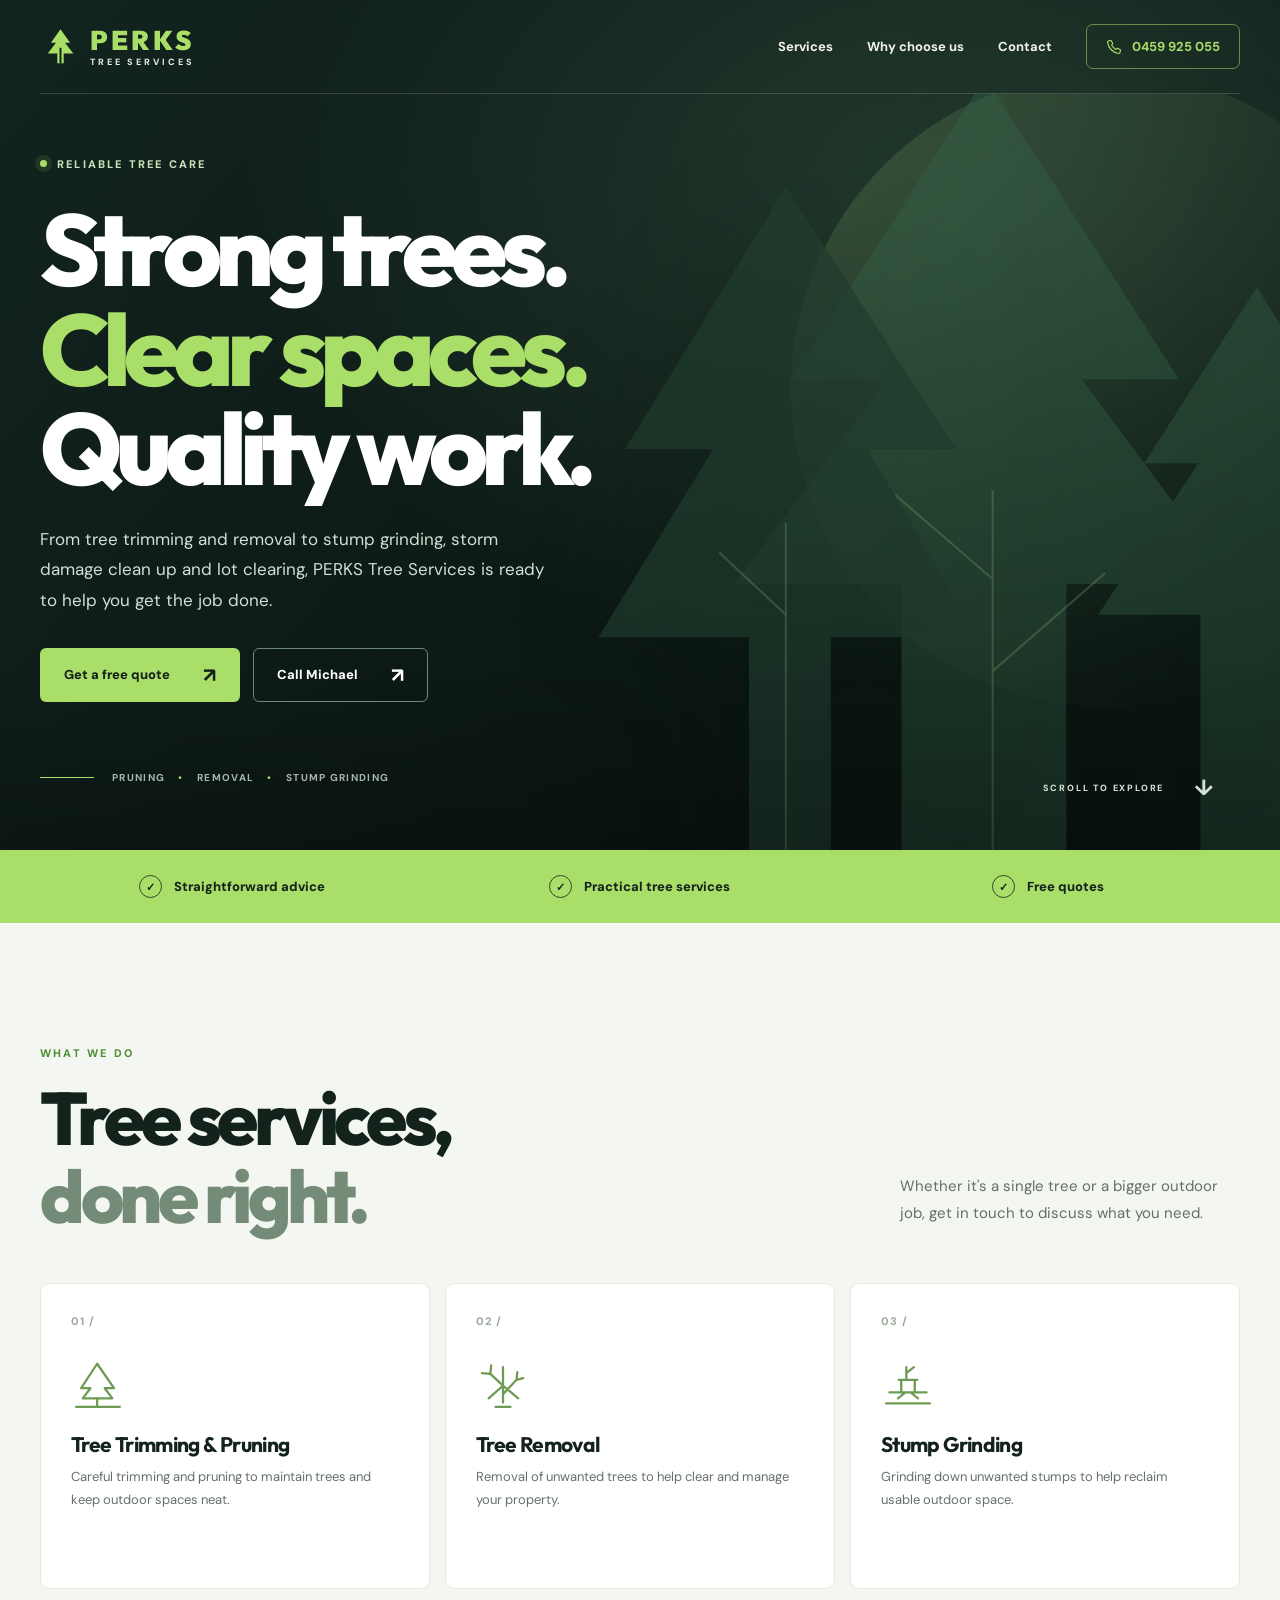
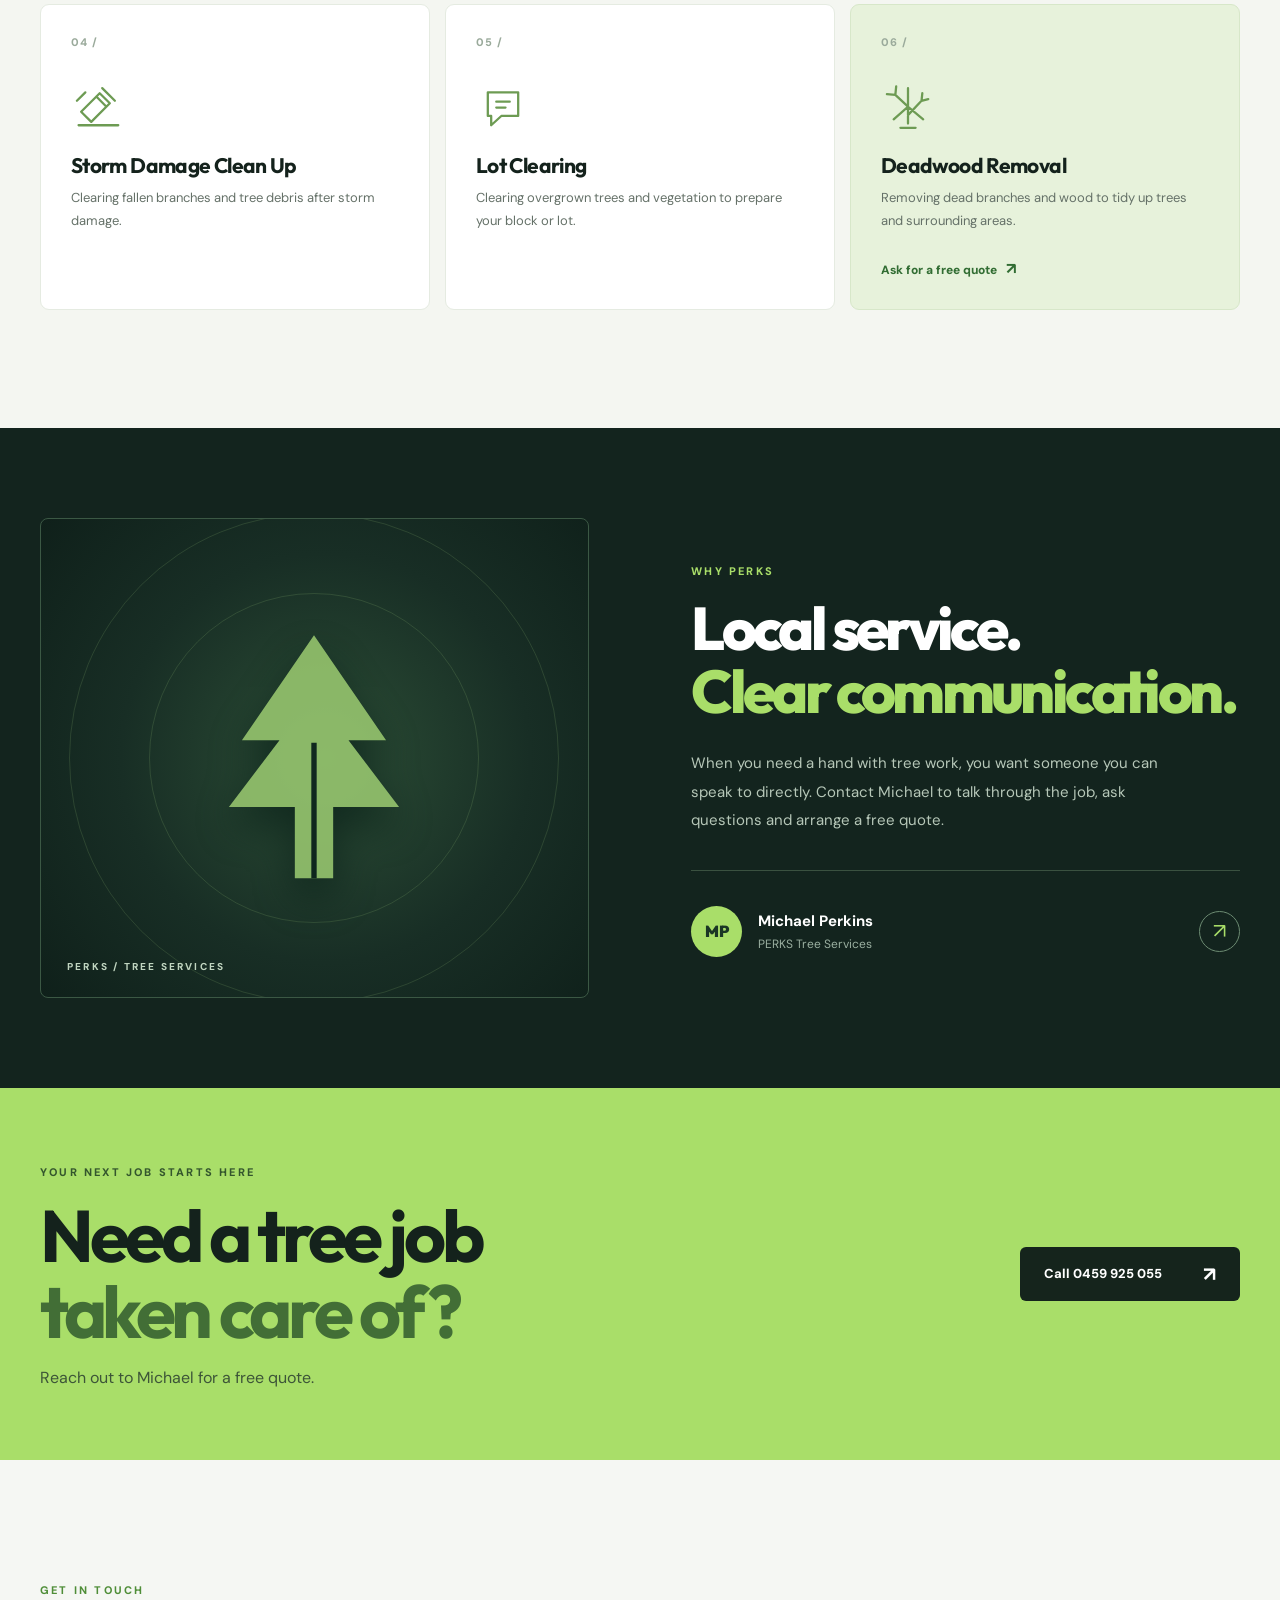
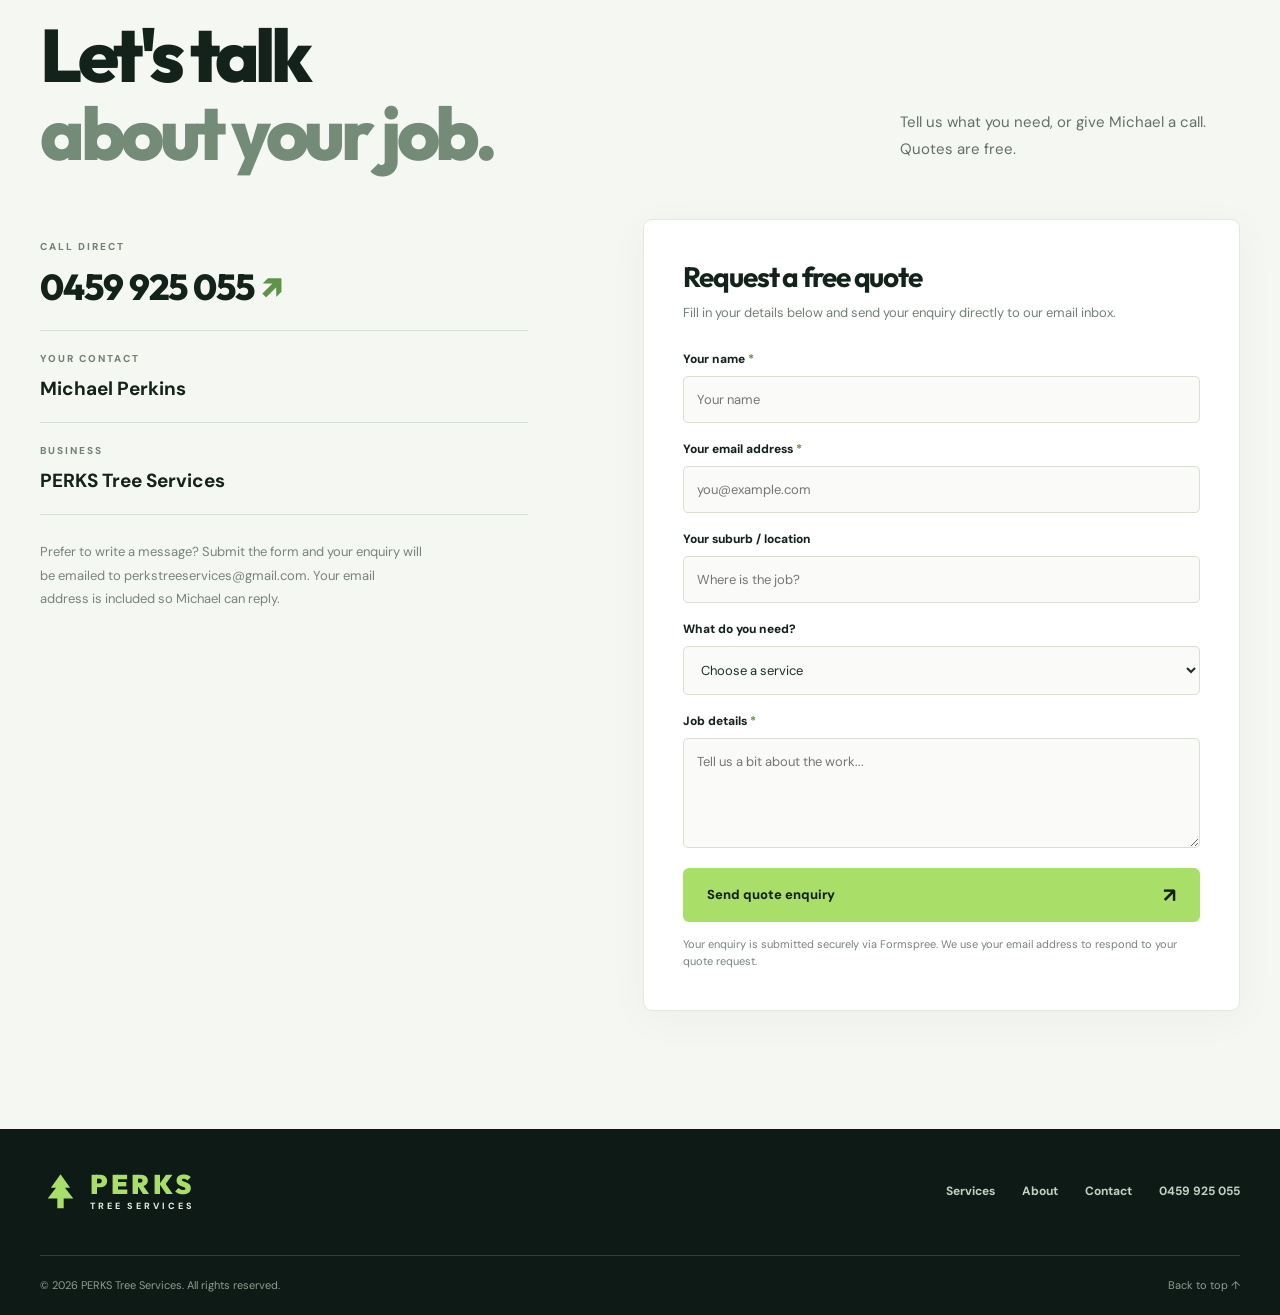
==== commit 40065ecf: "Add files via upload" ====
--- a/index.html
+++ b/index.html
@@ -56,11 +56,11 @@
     <section class="cta-section"><div class="container cta-inner"><div><span class="section-kicker">YOUR NEXT JOB STARTS HERE</span><h2>Need a tree job<br><em>taken care of?</em></h2><p>Reach out to Michael for a free quote.</p></div><a class="btn btn-dark" href="tel:+61459925055">Call 0459 925 055 <span aria-hidden="true">↗</span></a></div></section>
 
     <section id="contact" class="section contact-section"><div class="container"><div class="section-heading contact-heading"><div><span class="section-kicker">GET IN TOUCH</span><h2>Let's talk<br><span>about your job.</span></h2></div><p>Tell us what you need, or give Michael a call. Quotes are free.</p></div><div class="contact-grid"><div class="contact-details"><div class="contact-detail"><span>CALL DIRECT</span><a href="tel:+61459925055">0459 925 055 <span aria-hidden="true">↗</span></a></div><div class="contact-detail"><span>YOUR CONTACT</span><strong>Michael Perkins</strong></div><div class="contact-detail"><span>BUSINESS</span><strong>PERKS Tree Services</strong></div><p class="small-print">Prefer to write a message? Submit the form and your enquiry will be emailed to perkstreeservices@gmail.com. Your email address is included so Michael can reply.</p></div>
-      <form class="quote-form" id="quote-form" action="https://formsubmit.co/perkstreeservices@gmail.com" method="POST"><input type="hidden" name="_subject" value="New free quote enquiry — PERKS Tree Services"><input type="hidden" name="_template" value="table"><input type="text" name="_honey" tabindex="-1" autocomplete="off" aria-hidden="true" style="display:none"><h3>Request a free quote</h3><p>Fill in your details below and send your enquiry directly to our email inbox.</p><div class="form-row"><label for="customer-name">Your name <span>*</span></label><input id="customer-name" name="name" type="text" placeholder="Your name" autocomplete="name" required maxlength="80"></div><div class="form-row"><label for="customer-email">Your email address <span>*</span></label><input id="customer-email" name="email" type="email" placeholder="you@example.com" autocomplete="email" required maxlength="254"></div><div class="form-row"><label for="customer-suburb">Your suburb / location</label><input id="customer-suburb" name="suburb" type="text" placeholder="Where is the job?" maxlength="100"></div><div class="form-row"><label for="customer-service">What do you need?</label><select id="customer-service" name="service"><option value="Not sure yet">Choose a service</option><option>Tree Trimming &amp; Pruning</option><option>Tree Removal</option><option>Stump Grinding</option><option>Storm Damage Clean Up</option><option>Lot Clearing</option><option>Deadwood Removal</option><option>Something else</option></select></div><div class="form-row"><label for="customer-message">Job details <span>*</span></label><textarea id="customer-message" name="message" rows="4" placeholder="Tell us a bit about the work..." required maxlength="1200"></textarea></div><button class="btn btn-primary form-submit" type="submit">Send quote enquiry <span aria-hidden="true">↗</span></button><p class="form-hint">Your enquiry is sent to perkstreeservices@gmail.com via a secure third-party form service. We use your email address to respond to your quote request.</p></form>
+      <form class="quote-form" id="quote-form" action="https://formspree.io/f/xwllygkr" method="POST"><input type="hidden" name="subject" value="New free quote enquiry — PERKS Tree Services"><h3>Request a free quote</h3><p>Fill in your details below and send your enquiry directly to our email inbox.</p><div class="form-row"><label for="customer-name">Your name <span>*</span></label><input id="customer-name" name="name" type="text" placeholder="Your name" autocomplete="name" required maxlength="80"></div><div class="form-row"><label for="customer-email">Your email address <span>*</span></label><input id="customer-email" name="email" type="email" placeholder="you@example.com" autocomplete="email" required maxlength="254"></div><div class="form-row"><label for="customer-suburb">Your suburb / location</label><input id="customer-suburb" name="suburb" type="text" placeholder="Where is the job?" maxlength="100"></div><div class="form-row"><label for="customer-service">What do you need?</label><select id="customer-service" name="service"><option value="Not sure yet">Choose a service</option><option>Tree Trimming &amp; Pruning</option><option>Tree Removal</option><option>Stump Grinding</option><option>Storm Damage Clean Up</option><option>Lot Clearing</option><option>Deadwood Removal</option><option>Something else</option></select></div><div class="form-row"><label for="customer-message">Job details <span>*</span></label><textarea id="customer-message" name="message" rows="4" placeholder="Tell us a bit about the work..." required maxlength="1200"></textarea></div><button class="btn btn-primary form-submit" type="submit">Send quote enquiry <span aria-hidden="true">↗</span></button><p class="form-hint">Your enquiry is submitted securely via Formspree. We use your email address to respond to your quote request.</p></form>
     </div></div></section>
   </main>
 
   <footer class="site-footer"><div class="container footer-main"><a href="#top" class="brand"><svg class="brand-mark" viewBox="0 0 64 64" fill="none" aria-hidden="true"><path d="M32 5 17 26h8L12 43h15v15h10V43h15L39 26h8L32 5Z" fill="currentColor"/></svg><span class="brand-type"><strong>PERKS</strong><small>TREE SERVICES</small></span></a><div class="footer-right"><a href="#services">Services</a><a href="#about">About</a><a href="#contact">Contact</a><a href="tel:+61459925055">0459 925 055</a></div></div><div class="container footer-bottom"><span>© <span id="year">2026</span> PERKS Tree Services. All rights reserved.</span><a href="#top">Back to top ↑</a></div></footer>
-  <script src="script.js" defer></script>
+  <script src="script.js?v=20261105-formspree" defer></script>
 </body>
 </html>
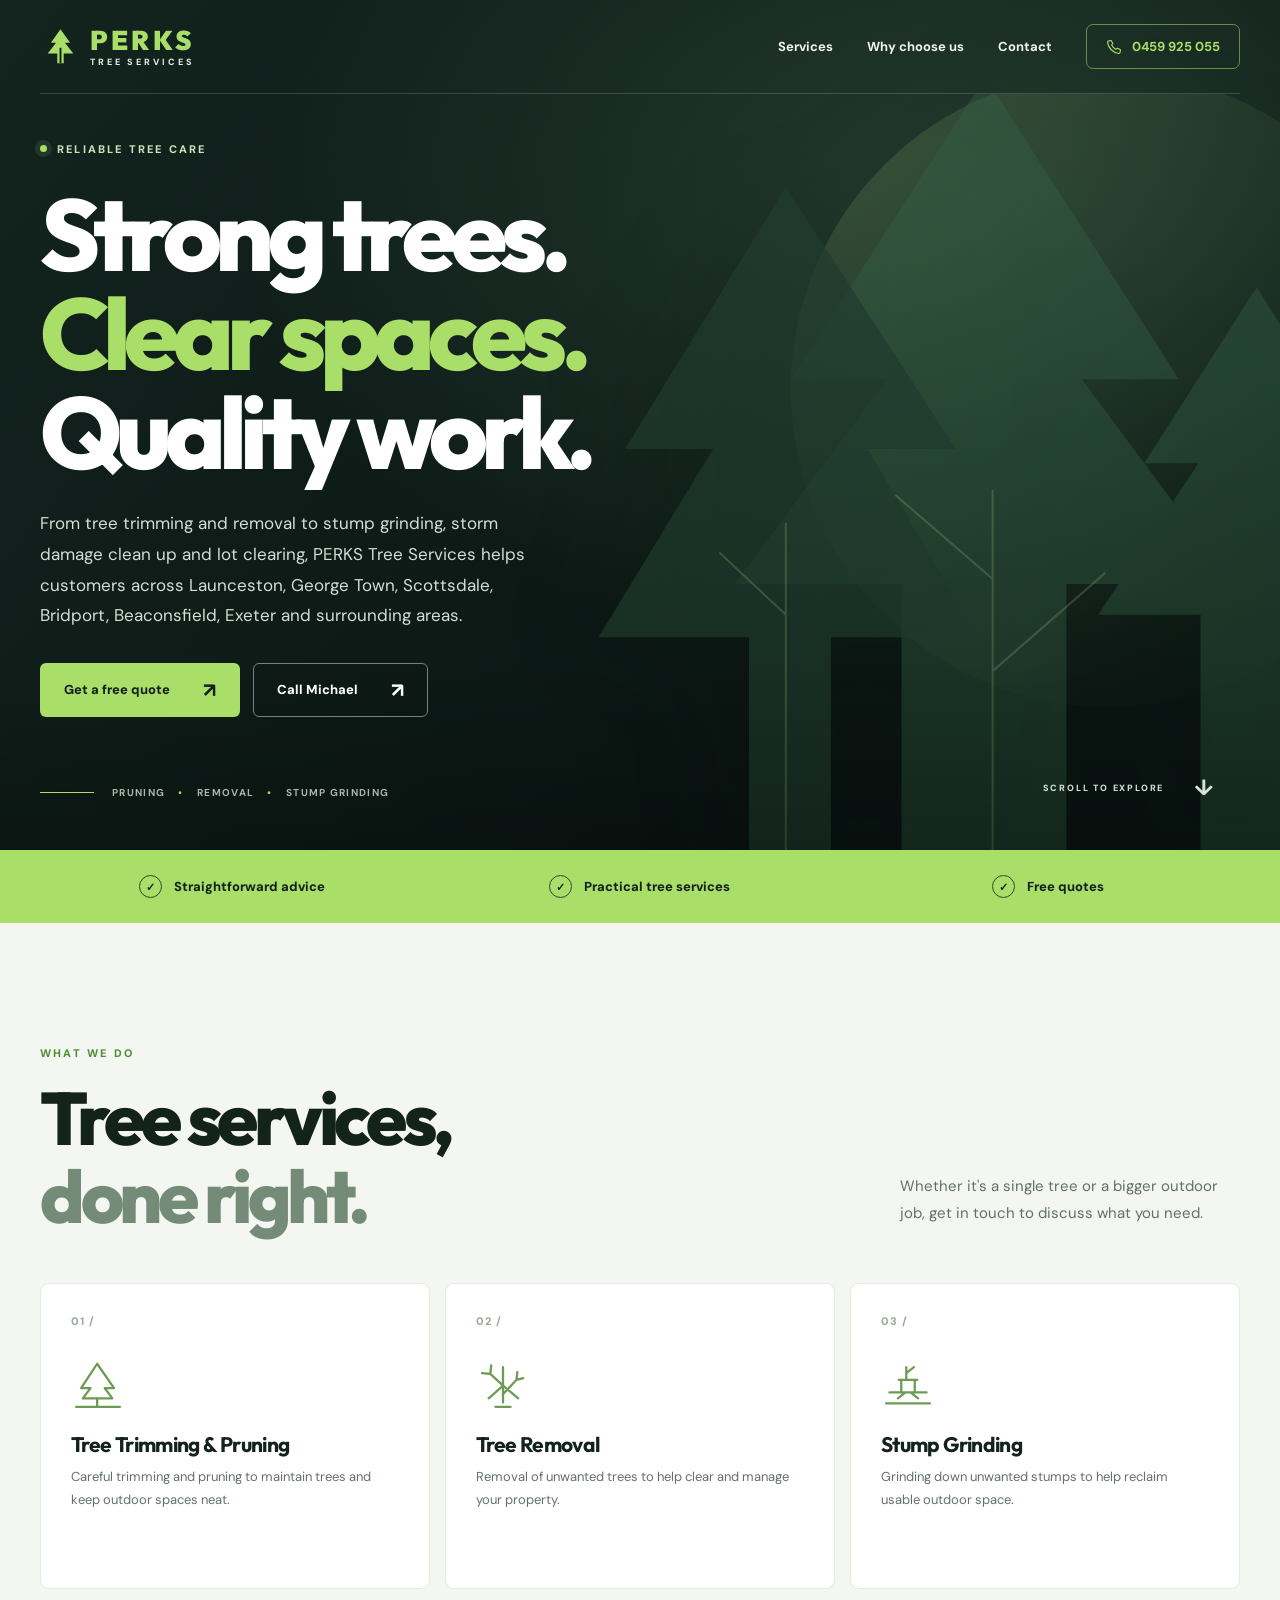
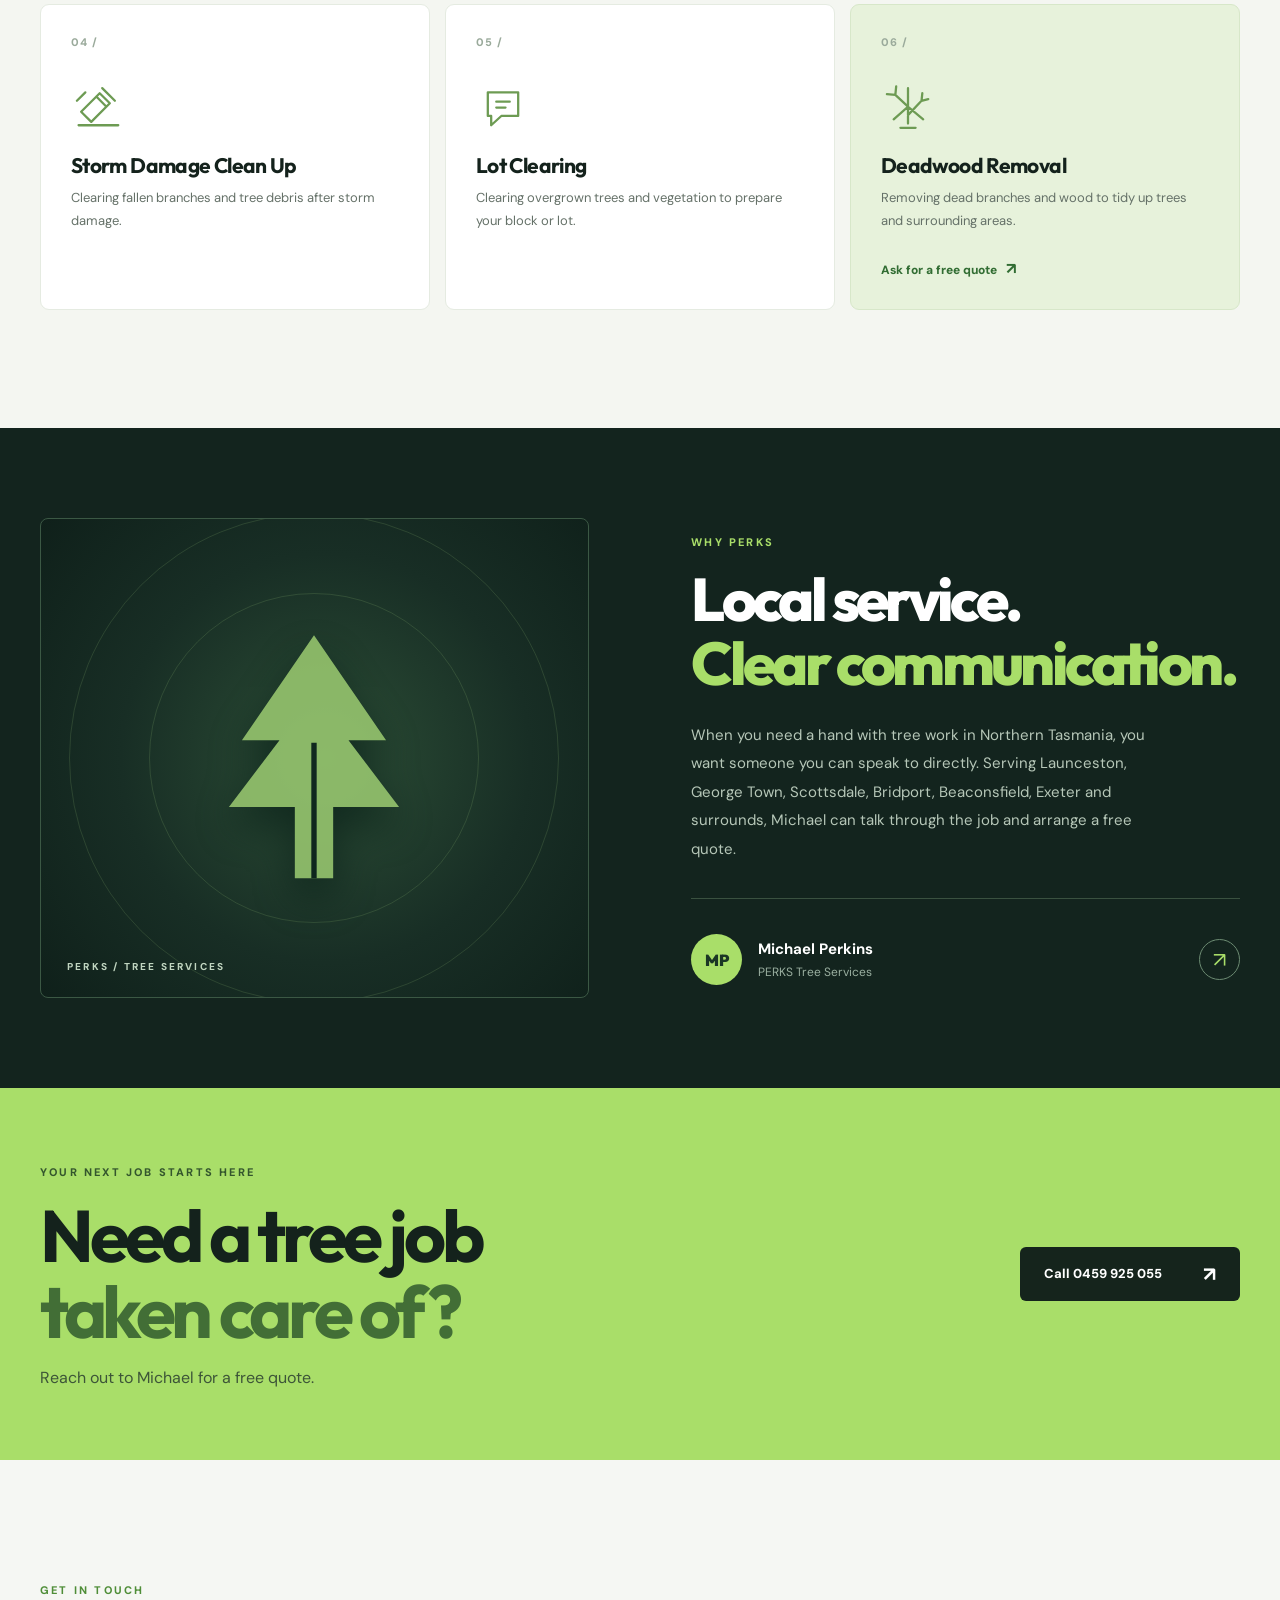
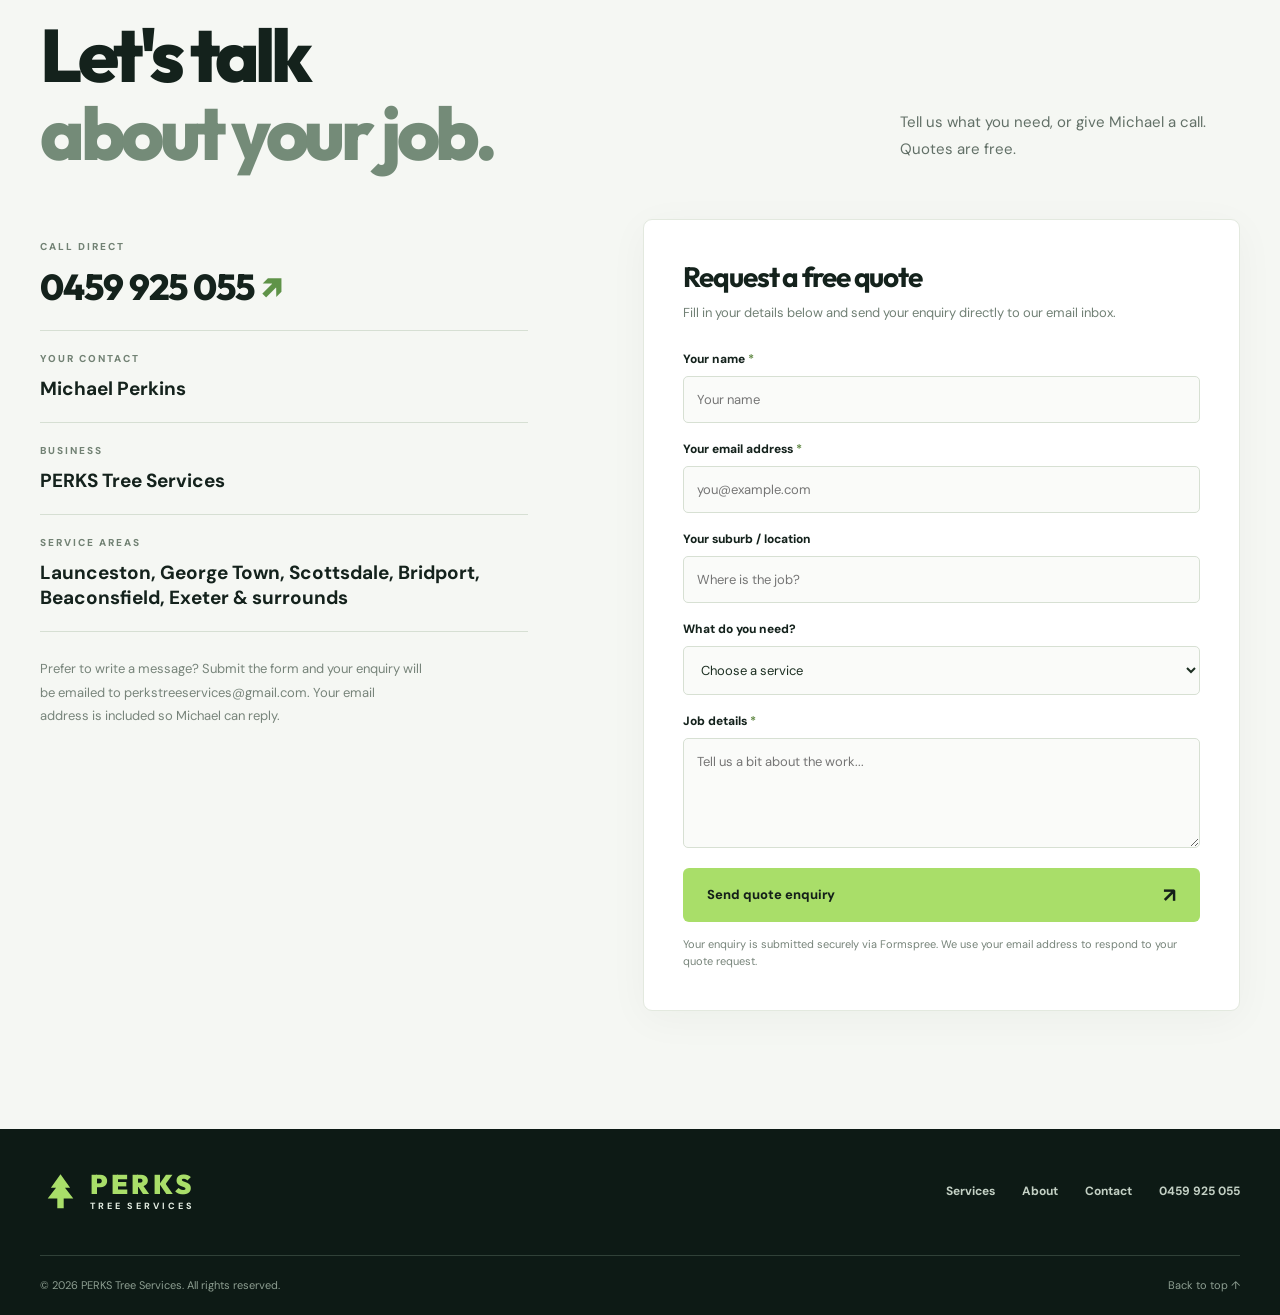
==== commit e21acaa2: "Add files via upload" ====
--- a/index.html
+++ b/index.html
@@ -4,8 +4,15 @@
   <meta charset="utf-8">
   <meta name="viewport" content="width=device-width, initial-scale=1">
   <meta name="theme-color" content="#101b19">
-  <meta name="description" content="PERKS Tree Services offers tree trimming and pruning, tree removal, stump grinding, storm damage clean up, lot clearing and deadwood removal. Call Michael Perkins on 0459 925 055 for a free quote.">
-  <title>PERKS Tree Services | Tree Care & Free Quotes</title>
+  <meta name="description" content="PERKS Tree Services provides tree removal, pruning, stump grinding, storm clean up, lot clearing and deadwood removal in Launceston, George Town and Northern Tasmania. Free quotes: 0459 925 055.">
+  <meta name="robots" content="index, follow">
+  <link rel="canonical" href="https://perkstreeservices.github.io/">
+  <meta property="og:type" content="website">
+  <meta property="og:title" content="PERKS Tree Services | Tree Removal & Pruning Northern Tasmania">
+  <meta property="og:description" content="Tree trimming, removal, stump grinding and more across Launceston, George Town, Scottsdale, Bridport, Beaconsfield, Exeter and surrounds. Free quotes.">
+  <meta property="og:url" content="https://perkstreeservices.github.io/">
+  <title>PERKS Tree Services | Tree Removal & Pruning Northern Tasmania</title>
+  <script type="application/ld+json">{"@context":"https://schema.org","@type":"HomeAndConstructionBusiness","name":"PERKS Tree Services","url":"https://perkstreeservices.github.io/","telephone":"+61-459-925-055","email":"perkstreeservices@gmail.com","description":"Tree trimming and pruning, tree removal, stump grinding, storm damage clean up, lot clearing and deadwood removal throughout parts of Northern Tasmania.","areaServed":[{"@type":"Place","name":"Launceston, Tasmania, Australia"},{"@type":"Place","name":"George Town, Tasmania, Australia"},{"@type":"Place","name":"Scottsdale, Tasmania, Australia"},{"@type":"Place","name":"Bridport, Tasmania, Australia"},{"@type":"Place","name":"Beaconsfield, Tasmania, Australia"},{"@type":"Place","name":"Exeter, Tasmania, Australia"}],"hasOfferCatalog":{"@type":"OfferCatalog","name":"Tree services","itemListElement":[{"@type":"OfferCatalog","name":"Tree Trimming & Pruning"},{"@type":"OfferCatalog","name":"Tree Removal"},{"@type":"OfferCatalog","name":"Stump Grinding"},{"@type":"OfferCatalog","name":"Storm Damage Clean Up"},{"@type":"OfferCatalog","name":"Lot Clearing"},{"@type":"OfferCatalog","name":"Deadwood Removal"}]}}</script>
   <link rel="icon" href="favicon.svg" type="image/svg+xml">
   <link rel="stylesheet" href="styles.css">
 </head>
@@ -30,7 +37,7 @@
       <div class="container hero-content">
         <span class="eyebrow"><span class="status-dot"></span> RELIABLE TREE CARE</span>
         <h1 id="hero-title">Strong trees.<br><em>Clear spaces.</em><br>Quality work.</h1>
-        <p>From tree trimming and removal to stump grinding, storm damage clean up and lot clearing, PERKS Tree Services is ready to help you get the job done.</p>
+        <p>From tree trimming and removal to stump grinding, storm damage clean up and lot clearing, PERKS Tree Services helps customers across Launceston, George Town, Scottsdale, Bridport, Beaconsfield, Exeter and surrounding areas.</p>
         <div class="hero-actions"><a class="btn btn-primary" href="#contact">Get a free quote <span aria-hidden="true">↗</span></a><a class="btn btn-outline" href="tel:+61459925055">Call Michael <span aria-hidden="true">↗</span></a></div>
         <div class="hero-note"><span class="line"></span><span>PRUNING <b>•</b> REMOVAL <b>•</b> STUMP GRINDING</span></div>
       </div>
@@ -51,11 +58,11 @@
       </div>
     </div></section>
 
-    <section id="about" class="about-section"><div class="container about-grid"><div class="about-visual" aria-hidden="true"><div class="about-ring ring-one"></div><div class="about-ring ring-two"></div><svg viewBox="0 0 300 360" class="about-tree"><path d="m150 20-94 137h49L39 244h86v93h50v-93h86l-66-87h49L150 20Z" fill="currentColor"/><path d="M150 160v177" stroke="#0b211b" stroke-width="7"/></svg><span class="visual-caption">PERKS / TREE SERVICES</span></div><div class="about-copy"><span class="section-kicker">WHY PERKS</span><h2>Local service.<br><span>Clear communication.</span></h2><p>When you need a hand with tree work, you want someone you can speak to directly. Contact Michael to talk through the job, ask questions and arrange a free quote.</p><div class="about-divider"></div><div class="about-contact"><span class="initial-avatar">MP</span><div><strong>Michael Perkins</strong><small>PERKS Tree Services</small></div><a href="tel:+61459925055" aria-label="Call Michael Perkins">↗</a></div></div></div></section>
+    <section id="about" class="about-section"><div class="container about-grid"><div class="about-visual" aria-hidden="true"><div class="about-ring ring-one"></div><div class="about-ring ring-two"></div><svg viewBox="0 0 300 360" class="about-tree"><path d="m150 20-94 137h49L39 244h86v93h50v-93h86l-66-87h49L150 20Z" fill="currentColor"/><path d="M150 160v177" stroke="#0b211b" stroke-width="7"/></svg><span class="visual-caption">PERKS / TREE SERVICES</span></div><div class="about-copy"><span class="section-kicker">WHY PERKS</span><h2>Local service.<br><span>Clear communication.</span></h2><p>When you need a hand with tree work in Northern Tasmania, you want someone you can speak to directly. Serving Launceston, George Town, Scottsdale, Bridport, Beaconsfield, Exeter and surrounds, Michael can talk through the job and arrange a free quote.</p><div class="about-divider"></div><div class="about-contact"><span class="initial-avatar">MP</span><div><strong>Michael Perkins</strong><small>PERKS Tree Services</small></div><a href="tel:+61459925055" aria-label="Call Michael Perkins">↗</a></div></div></div></section>
 
     <section class="cta-section"><div class="container cta-inner"><div><span class="section-kicker">YOUR NEXT JOB STARTS HERE</span><h2>Need a tree job<br><em>taken care of?</em></h2><p>Reach out to Michael for a free quote.</p></div><a class="btn btn-dark" href="tel:+61459925055">Call 0459 925 055 <span aria-hidden="true">↗</span></a></div></section>
 
-    <section id="contact" class="section contact-section"><div class="container"><div class="section-heading contact-heading"><div><span class="section-kicker">GET IN TOUCH</span><h2>Let's talk<br><span>about your job.</span></h2></div><p>Tell us what you need, or give Michael a call. Quotes are free.</p></div><div class="contact-grid"><div class="contact-details"><div class="contact-detail"><span>CALL DIRECT</span><a href="tel:+61459925055">0459 925 055 <span aria-hidden="true">↗</span></a></div><div class="contact-detail"><span>YOUR CONTACT</span><strong>Michael Perkins</strong></div><div class="contact-detail"><span>BUSINESS</span><strong>PERKS Tree Services</strong></div><p class="small-print">Prefer to write a message? Submit the form and your enquiry will be emailed to perkstreeservices@gmail.com. Your email address is included so Michael can reply.</p></div>
+    <section id="contact" class="section contact-section"><div class="container"><div class="section-heading contact-heading"><div><span class="section-kicker">GET IN TOUCH</span><h2>Let's talk<br><span>about your job.</span></h2></div><p>Tell us what you need, or give Michael a call. Quotes are free.</p></div><div class="contact-grid"><div class="contact-details"><div class="contact-detail"><span>CALL DIRECT</span><a href="tel:+61459925055">0459 925 055 <span aria-hidden="true">↗</span></a></div><div class="contact-detail"><span>YOUR CONTACT</span><strong>Michael Perkins</strong></div><div class="contact-detail"><span>BUSINESS</span><strong>PERKS Tree Services</strong></div><div class="contact-detail"><span>SERVICE AREAS</span><strong>Launceston, George Town, Scottsdale, Bridport, Beaconsfield, Exeter &amp; surrounds</strong></div><p class="small-print">Prefer to write a message? Submit the form and your enquiry will be emailed to perkstreeservices@gmail.com. Your email address is included so Michael can reply.</p></div>
       <form class="quote-form" id="quote-form" action="https://formspree.io/f/xwllygkr" method="POST"><input type="hidden" name="subject" value="New free quote enquiry — PERKS Tree Services"><h3>Request a free quote</h3><p>Fill in your details below and send your enquiry directly to our email inbox.</p><div class="form-row"><label for="customer-name">Your name <span>*</span></label><input id="customer-name" name="name" type="text" placeholder="Your name" autocomplete="name" required maxlength="80"></div><div class="form-row"><label for="customer-email">Your email address <span>*</span></label><input id="customer-email" name="email" type="email" placeholder="you@example.com" autocomplete="email" required maxlength="254"></div><div class="form-row"><label for="customer-suburb">Your suburb / location</label><input id="customer-suburb" name="suburb" type="text" placeholder="Where is the job?" maxlength="100"></div><div class="form-row"><label for="customer-service">What do you need?</label><select id="customer-service" name="service"><option value="Not sure yet">Choose a service</option><option>Tree Trimming &amp; Pruning</option><option>Tree Removal</option><option>Stump Grinding</option><option>Storm Damage Clean Up</option><option>Lot Clearing</option><option>Deadwood Removal</option><option>Something else</option></select></div><div class="form-row"><label for="customer-message">Job details <span>*</span></label><textarea id="customer-message" name="message" rows="4" placeholder="Tell us a bit about the work..." required maxlength="1200"></textarea></div><button class="btn btn-primary form-submit" type="submit">Send quote enquiry <span aria-hidden="true">↗</span></button><p class="form-hint">Your enquiry is submitted securely via Formspree. We use your email address to respond to your quote request.</p></form>
     </div></div></section>
   </main>
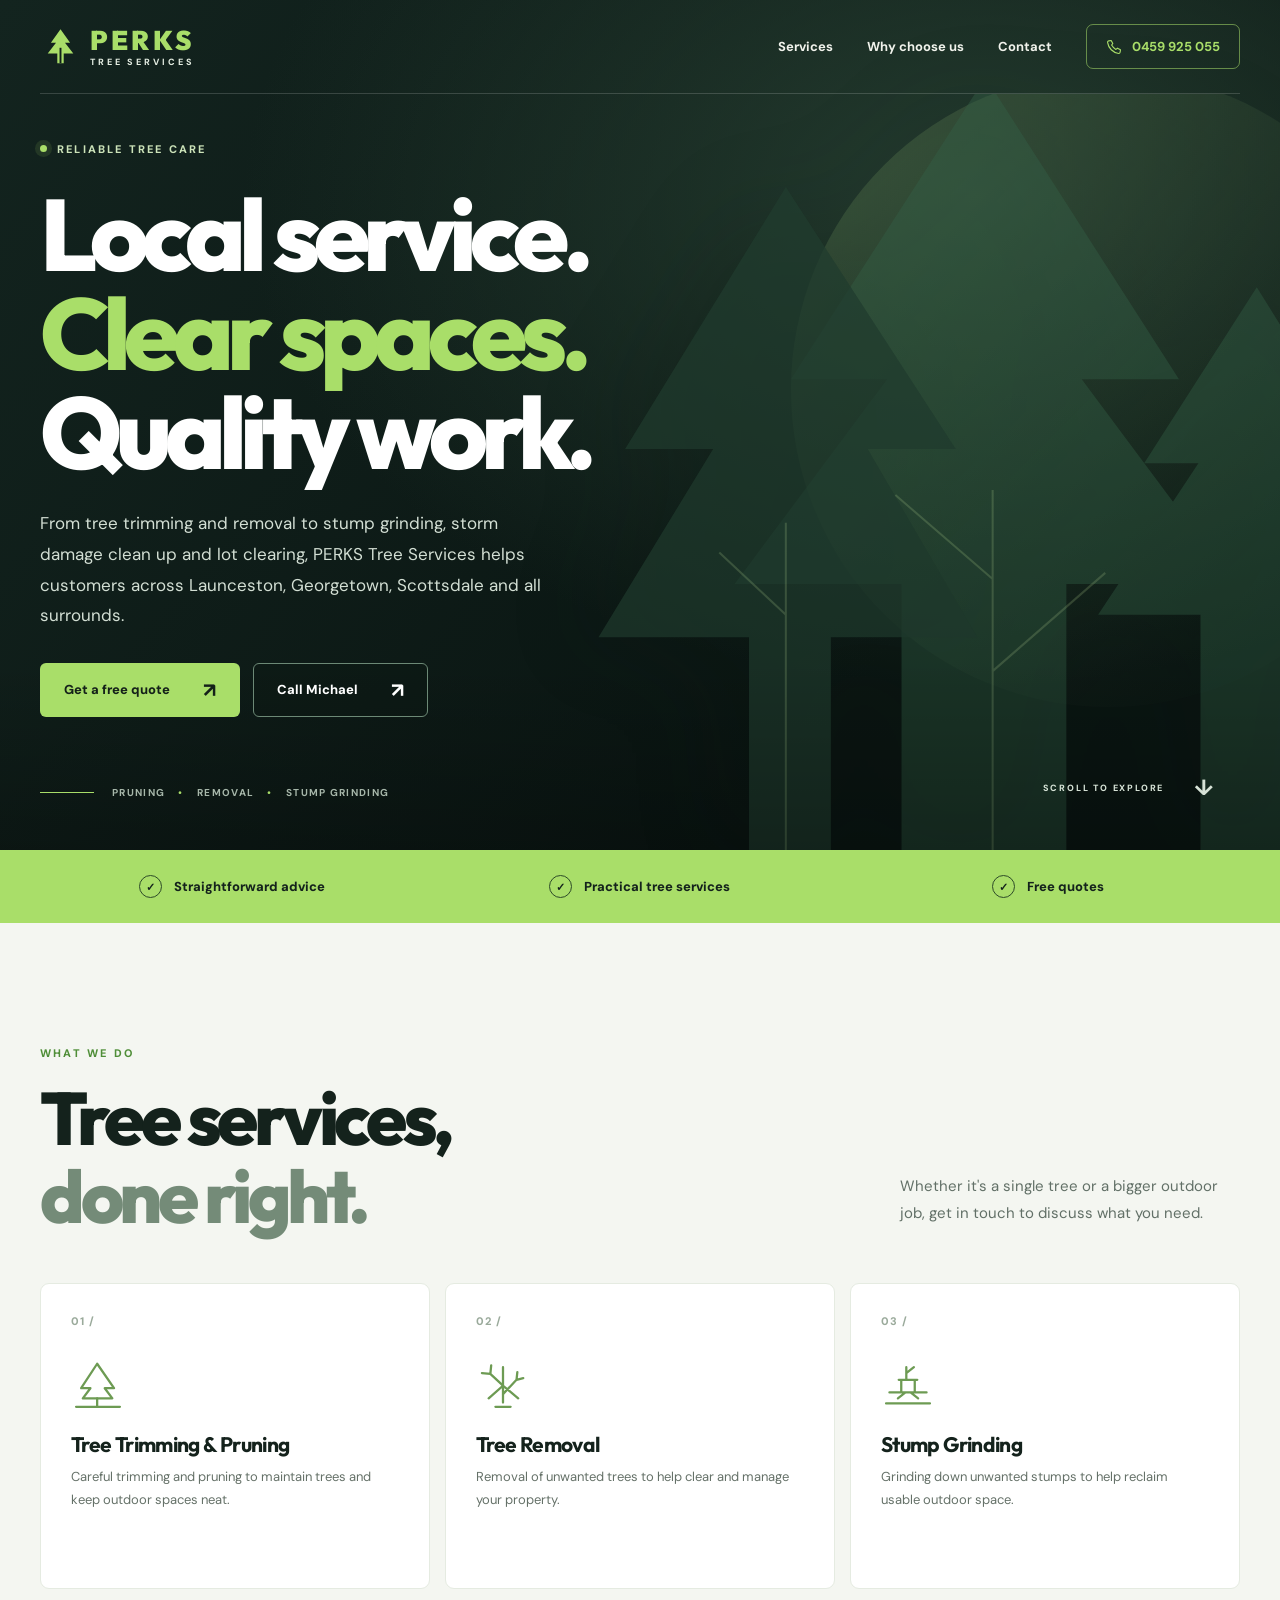
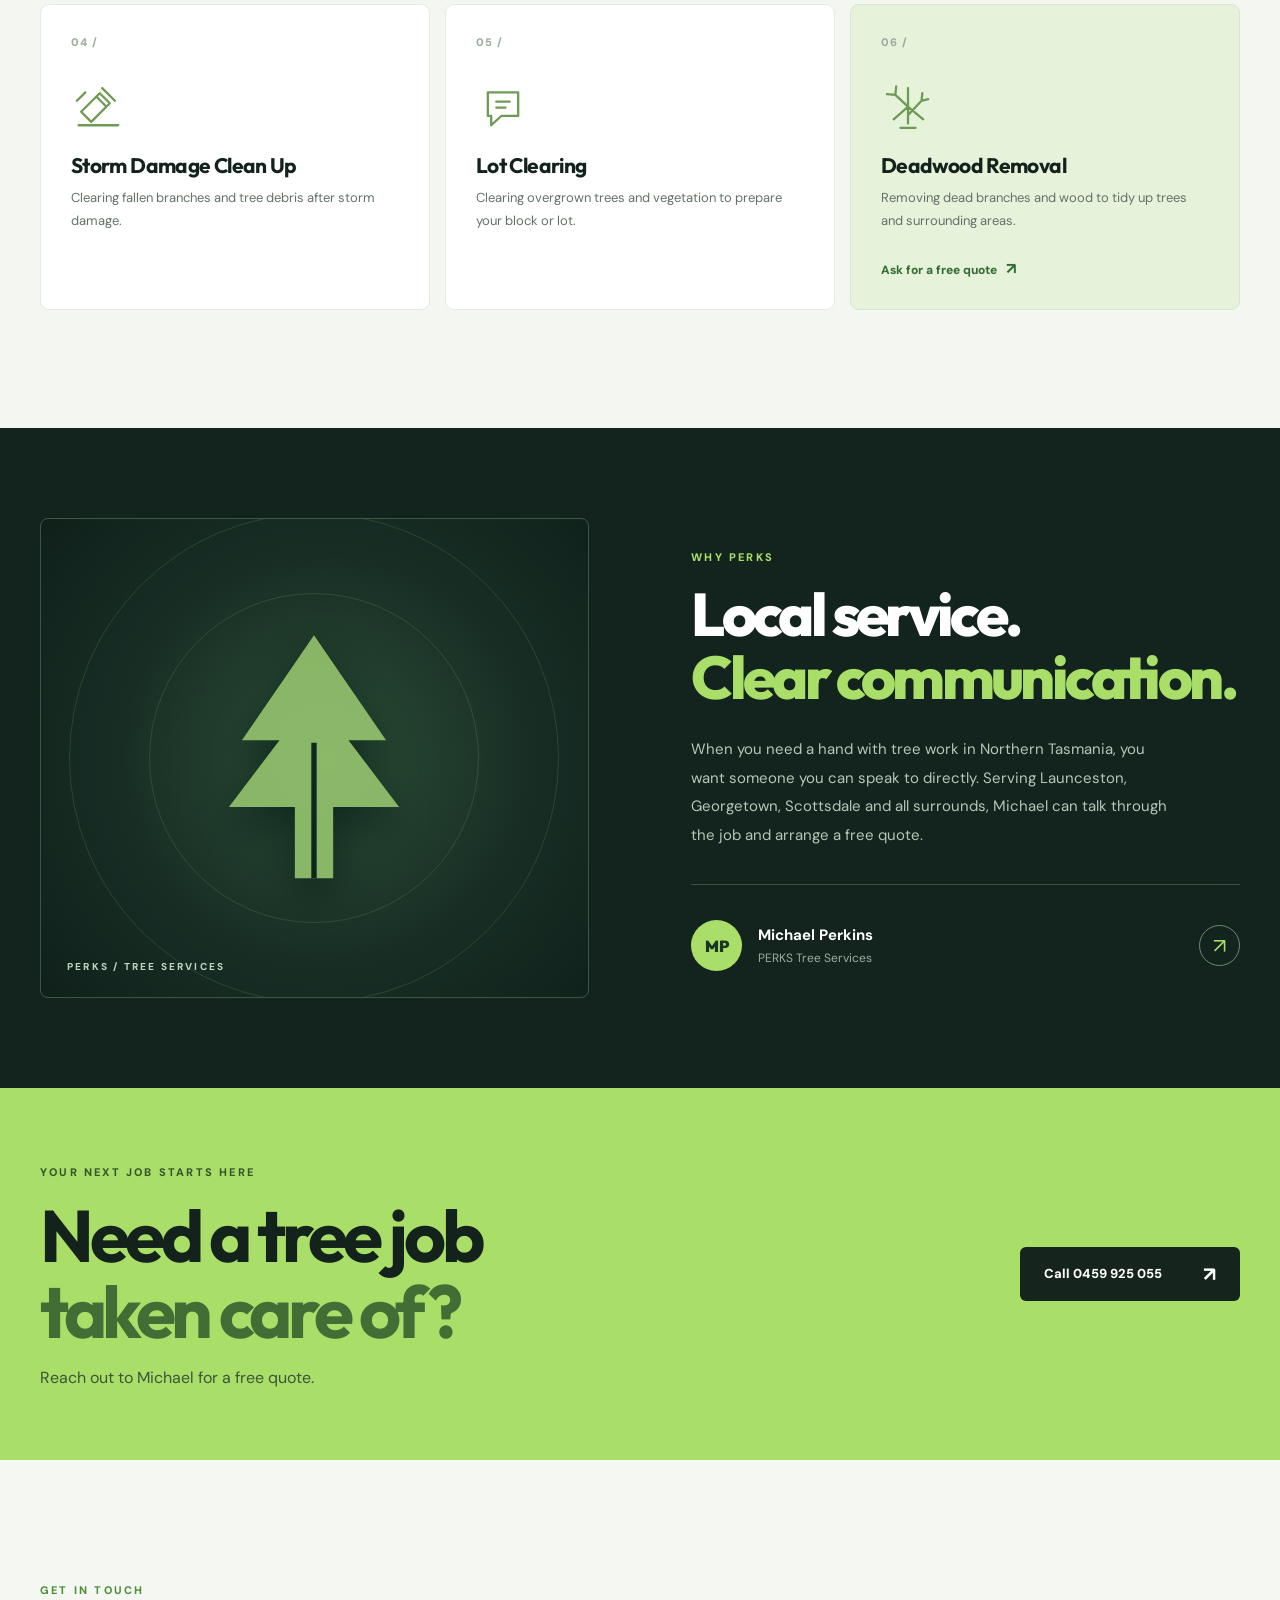
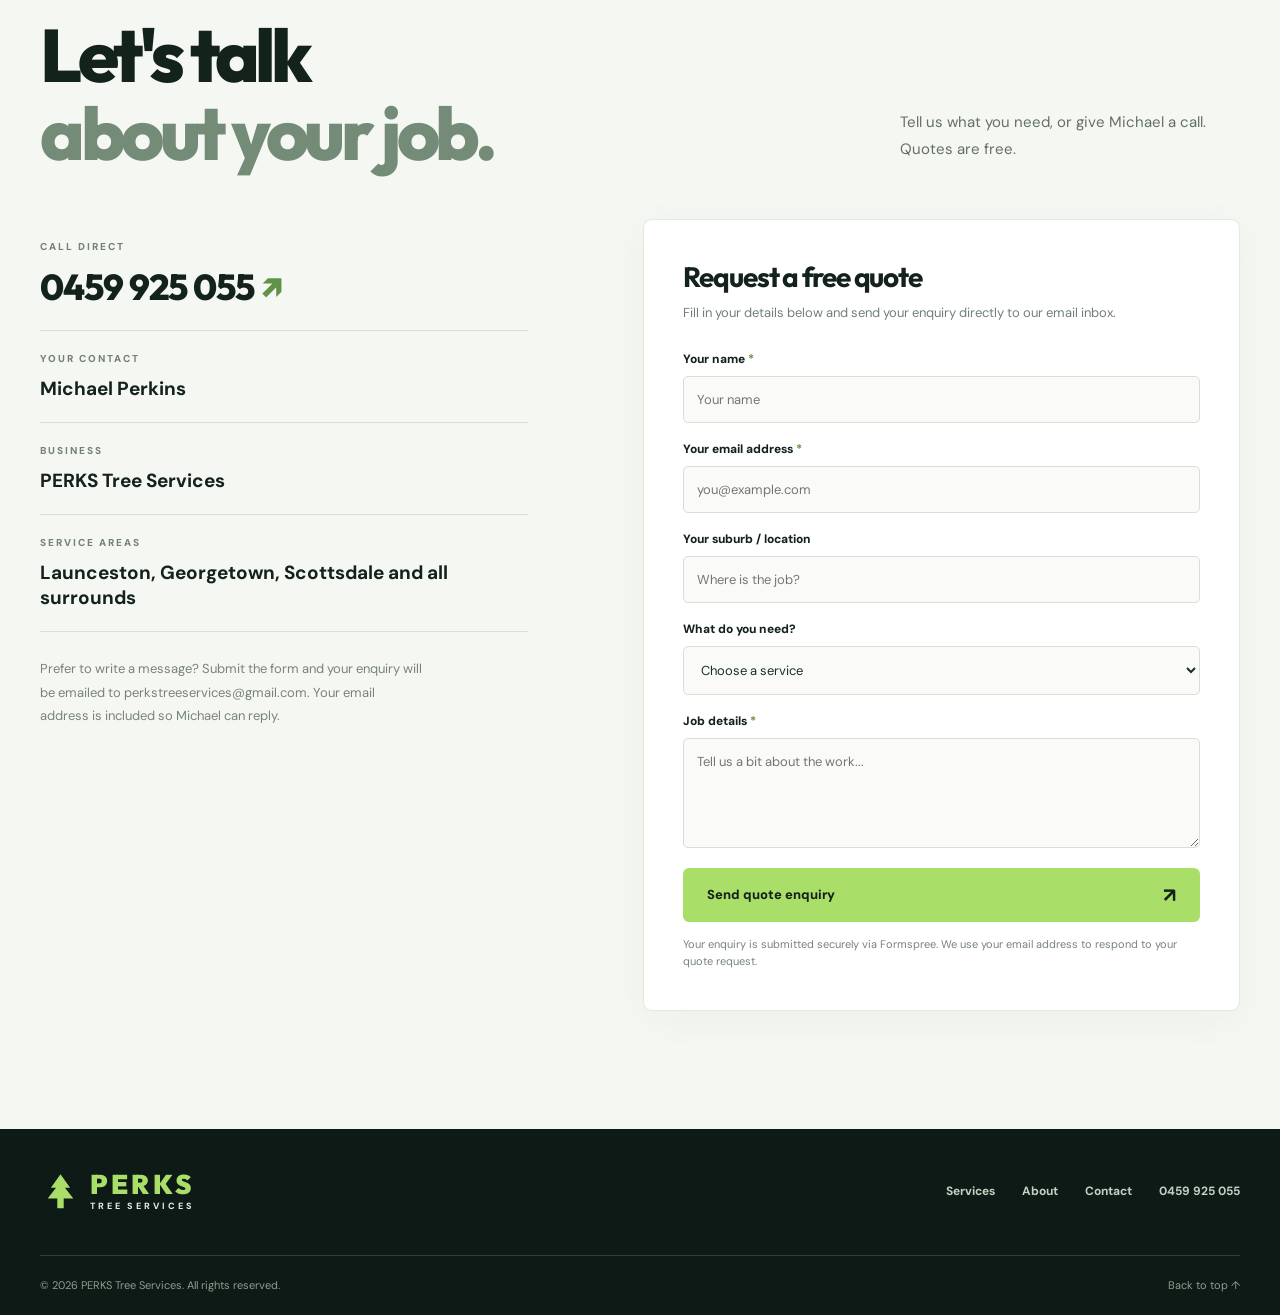
==== commit 16a77f6b: "Add files via upload" ====
--- a/index.html
+++ b/index.html
@@ -4,15 +4,15 @@
   <meta charset="utf-8">
   <meta name="viewport" content="width=device-width, initial-scale=1">
   <meta name="theme-color" content="#101b19">
-  <meta name="description" content="PERKS Tree Services provides tree removal, pruning, stump grinding, storm clean up, lot clearing and deadwood removal in Launceston, George Town and Northern Tasmania. Free quotes: 0459 925 055.">
+  <meta name="description" content="PERKS Tree Services provides tree removal, pruning, stump grinding, storm clean up, lot clearing and deadwood removal in Launceston, Georgetown, Scottsdale and surrounds. Free quotes: 0459 925 055.">
   <meta name="robots" content="index, follow">
   <link rel="canonical" href="https://perkstreeservices.github.io/">
   <meta property="og:type" content="website">
   <meta property="og:title" content="PERKS Tree Services | Tree Removal & Pruning Northern Tasmania">
-  <meta property="og:description" content="Tree trimming, removal, stump grinding and more across Launceston, George Town, Scottsdale, Bridport, Beaconsfield, Exeter and surrounds. Free quotes.">
+  <meta property="og:description" content="Tree trimming, removal, stump grinding and more across Launceston, Georgetown, Scottsdale and all surrounds. Free quotes.">
   <meta property="og:url" content="https://perkstreeservices.github.io/">
   <title>PERKS Tree Services | Tree Removal & Pruning Northern Tasmania</title>
-  <script type="application/ld+json">{"@context":"https://schema.org","@type":"HomeAndConstructionBusiness","name":"PERKS Tree Services","url":"https://perkstreeservices.github.io/","telephone":"+61-459-925-055","email":"perkstreeservices@gmail.com","description":"Tree trimming and pruning, tree removal, stump grinding, storm damage clean up, lot clearing and deadwood removal throughout parts of Northern Tasmania.","areaServed":[{"@type":"Place","name":"Launceston, Tasmania, Australia"},{"@type":"Place","name":"George Town, Tasmania, Australia"},{"@type":"Place","name":"Scottsdale, Tasmania, Australia"},{"@type":"Place","name":"Bridport, Tasmania, Australia"},{"@type":"Place","name":"Beaconsfield, Tasmania, Australia"},{"@type":"Place","name":"Exeter, Tasmania, Australia"}],"hasOfferCatalog":{"@type":"OfferCatalog","name":"Tree services","itemListElement":[{"@type":"OfferCatalog","name":"Tree Trimming & Pruning"},{"@type":"OfferCatalog","name":"Tree Removal"},{"@type":"OfferCatalog","name":"Stump Grinding"},{"@type":"OfferCatalog","name":"Storm Damage Clean Up"},{"@type":"OfferCatalog","name":"Lot Clearing"},{"@type":"OfferCatalog","name":"Deadwood Removal"}]}}</script>
+  <script type="application/ld+json">{"@context":"https://schema.org","@type":"HomeAndConstructionBusiness","name":"PERKS Tree Services","url":"https://perkstreeservices.github.io/","telephone":"+61-459-925-055","email":"perkstreeservices@gmail.com","description":"Tree trimming and pruning, tree removal, stump grinding, storm damage clean up, lot clearing and deadwood removal throughout parts of Northern Tasmania.","areaServed":[{"@type":"Place","name":"Launceston, Tasmania, Australia"},{"@type":"Place","name":"George Town, Tasmania, Australia"},{"@type":"Place","name":"Scottsdale, Tasmania, Australia"}],"hasOfferCatalog":{"@type":"OfferCatalog","name":"Tree services","itemListElement":[{"@type":"OfferCatalog","name":"Tree Trimming & Pruning"},{"@type":"OfferCatalog","name":"Tree Removal"},{"@type":"OfferCatalog","name":"Stump Grinding"},{"@type":"OfferCatalog","name":"Storm Damage Clean Up"},{"@type":"OfferCatalog","name":"Lot Clearing"},{"@type":"OfferCatalog","name":"Deadwood Removal"}]}}</script>
   <link rel="icon" href="favicon.svg" type="image/svg+xml">
   <link rel="stylesheet" href="styles.css">
 </head>
@@ -36,8 +36,8 @@
       </div>
       <div class="container hero-content">
         <span class="eyebrow"><span class="status-dot"></span> RELIABLE TREE CARE</span>
-        <h1 id="hero-title">Strong trees.<br><em>Clear spaces.</em><br>Quality work.</h1>
-        <p>From tree trimming and removal to stump grinding, storm damage clean up and lot clearing, PERKS Tree Services helps customers across Launceston, George Town, Scottsdale, Bridport, Beaconsfield, Exeter and surrounding areas.</p>
+        <h1 id="hero-title">Local service.<br><em>Clear spaces.</em><br>Quality work.</h1>
+        <p>From tree trimming and removal to stump grinding, storm damage clean up and lot clearing, PERKS Tree Services helps customers across Launceston, Georgetown, Scottsdale and all surrounds.</p>
         <div class="hero-actions"><a class="btn btn-primary" href="#contact">Get a free quote <span aria-hidden="true">↗</span></a><a class="btn btn-outline" href="tel:+61459925055">Call Michael <span aria-hidden="true">↗</span></a></div>
         <div class="hero-note"><span class="line"></span><span>PRUNING <b>•</b> REMOVAL <b>•</b> STUMP GRINDING</span></div>
       </div>
@@ -58,11 +58,11 @@
       </div>
     </div></section>
 
-    <section id="about" class="about-section"><div class="container about-grid"><div class="about-visual" aria-hidden="true"><div class="about-ring ring-one"></div><div class="about-ring ring-two"></div><svg viewBox="0 0 300 360" class="about-tree"><path d="m150 20-94 137h49L39 244h86v93h50v-93h86l-66-87h49L150 20Z" fill="currentColor"/><path d="M150 160v177" stroke="#0b211b" stroke-width="7"/></svg><span class="visual-caption">PERKS / TREE SERVICES</span></div><div class="about-copy"><span class="section-kicker">WHY PERKS</span><h2>Local service.<br><span>Clear communication.</span></h2><p>When you need a hand with tree work in Northern Tasmania, you want someone you can speak to directly. Serving Launceston, George Town, Scottsdale, Bridport, Beaconsfield, Exeter and surrounds, Michael can talk through the job and arrange a free quote.</p><div class="about-divider"></div><div class="about-contact"><span class="initial-avatar">MP</span><div><strong>Michael Perkins</strong><small>PERKS Tree Services</small></div><a href="tel:+61459925055" aria-label="Call Michael Perkins">↗</a></div></div></div></section>
+    <section id="about" class="about-section"><div class="container about-grid"><div class="about-visual" aria-hidden="true"><div class="about-ring ring-one"></div><div class="about-ring ring-two"></div><svg viewBox="0 0 300 360" class="about-tree"><path d="m150 20-94 137h49L39 244h86v93h50v-93h86l-66-87h49L150 20Z" fill="currentColor"/><path d="M150 160v177" stroke="#0b211b" stroke-width="7"/></svg><span class="visual-caption">PERKS / TREE SERVICES</span></div><div class="about-copy"><span class="section-kicker">WHY PERKS</span><h2>Local service.<br><span>Clear communication.</span></h2><p>When you need a hand with tree work in Northern Tasmania, you want someone you can speak to directly. Serving Launceston, Georgetown, Scottsdale and all surrounds, Michael can talk through the job and arrange a free quote.</p><div class="about-divider"></div><div class="about-contact"><span class="initial-avatar">MP</span><div><strong>Michael Perkins</strong><small>PERKS Tree Services</small></div><a href="tel:+61459925055" aria-label="Call Michael Perkins">↗</a></div></div></div></section>
 
     <section class="cta-section"><div class="container cta-inner"><div><span class="section-kicker">YOUR NEXT JOB STARTS HERE</span><h2>Need a tree job<br><em>taken care of?</em></h2><p>Reach out to Michael for a free quote.</p></div><a class="btn btn-dark" href="tel:+61459925055">Call 0459 925 055 <span aria-hidden="true">↗</span></a></div></section>
 
-    <section id="contact" class="section contact-section"><div class="container"><div class="section-heading contact-heading"><div><span class="section-kicker">GET IN TOUCH</span><h2>Let's talk<br><span>about your job.</span></h2></div><p>Tell us what you need, or give Michael a call. Quotes are free.</p></div><div class="contact-grid"><div class="contact-details"><div class="contact-detail"><span>CALL DIRECT</span><a href="tel:+61459925055">0459 925 055 <span aria-hidden="true">↗</span></a></div><div class="contact-detail"><span>YOUR CONTACT</span><strong>Michael Perkins</strong></div><div class="contact-detail"><span>BUSINESS</span><strong>PERKS Tree Services</strong></div><div class="contact-detail"><span>SERVICE AREAS</span><strong>Launceston, George Town, Scottsdale, Bridport, Beaconsfield, Exeter &amp; surrounds</strong></div><p class="small-print">Prefer to write a message? Submit the form and your enquiry will be emailed to perkstreeservices@gmail.com. Your email address is included so Michael can reply.</p></div>
+    <section id="contact" class="section contact-section"><div class="container"><div class="section-heading contact-heading"><div><span class="section-kicker">GET IN TOUCH</span><h2>Let's talk<br><span>about your job.</span></h2></div><p>Tell us what you need, or give Michael a call. Quotes are free.</p></div><div class="contact-grid"><div class="contact-details"><div class="contact-detail"><span>CALL DIRECT</span><a href="tel:+61459925055">0459 925 055 <span aria-hidden="true">↗</span></a></div><div class="contact-detail"><span>YOUR CONTACT</span><strong>Michael Perkins</strong></div><div class="contact-detail"><span>BUSINESS</span><strong>PERKS Tree Services</strong></div><div class="contact-detail"><span>SERVICE AREAS</span><strong>Launceston, Georgetown, Scottsdale and all surrounds</strong></div><p class="small-print">Prefer to write a message? Submit the form and your enquiry will be emailed to perkstreeservices@gmail.com. Your email address is included so Michael can reply.</p></div>
       <form class="quote-form" id="quote-form" action="https://formspree.io/f/xwllygkr" method="POST"><input type="hidden" name="subject" value="New free quote enquiry — PERKS Tree Services"><h3>Request a free quote</h3><p>Fill in your details below and send your enquiry directly to our email inbox.</p><div class="form-row"><label for="customer-name">Your name <span>*</span></label><input id="customer-name" name="name" type="text" placeholder="Your name" autocomplete="name" required maxlength="80"></div><div class="form-row"><label for="customer-email">Your email address <span>*</span></label><input id="customer-email" name="email" type="email" placeholder="you@example.com" autocomplete="email" required maxlength="254"></div><div class="form-row"><label for="customer-suburb">Your suburb / location</label><input id="customer-suburb" name="suburb" type="text" placeholder="Where is the job?" maxlength="100"></div><div class="form-row"><label for="customer-service">What do you need?</label><select id="customer-service" name="service"><option value="Not sure yet">Choose a service</option><option>Tree Trimming &amp; Pruning</option><option>Tree Removal</option><option>Stump Grinding</option><option>Storm Damage Clean Up</option><option>Lot Clearing</option><option>Deadwood Removal</option><option>Something else</option></select></div><div class="form-row"><label for="customer-message">Job details <span>*</span></label><textarea id="customer-message" name="message" rows="4" placeholder="Tell us a bit about the work..." required maxlength="1200"></textarea></div><button class="btn btn-primary form-submit" type="submit">Send quote enquiry <span aria-hidden="true">↗</span></button><p class="form-hint">Your enquiry is submitted securely via Formspree. We use your email address to respond to your quote request.</p></form>
     </div></div></section>
   </main>
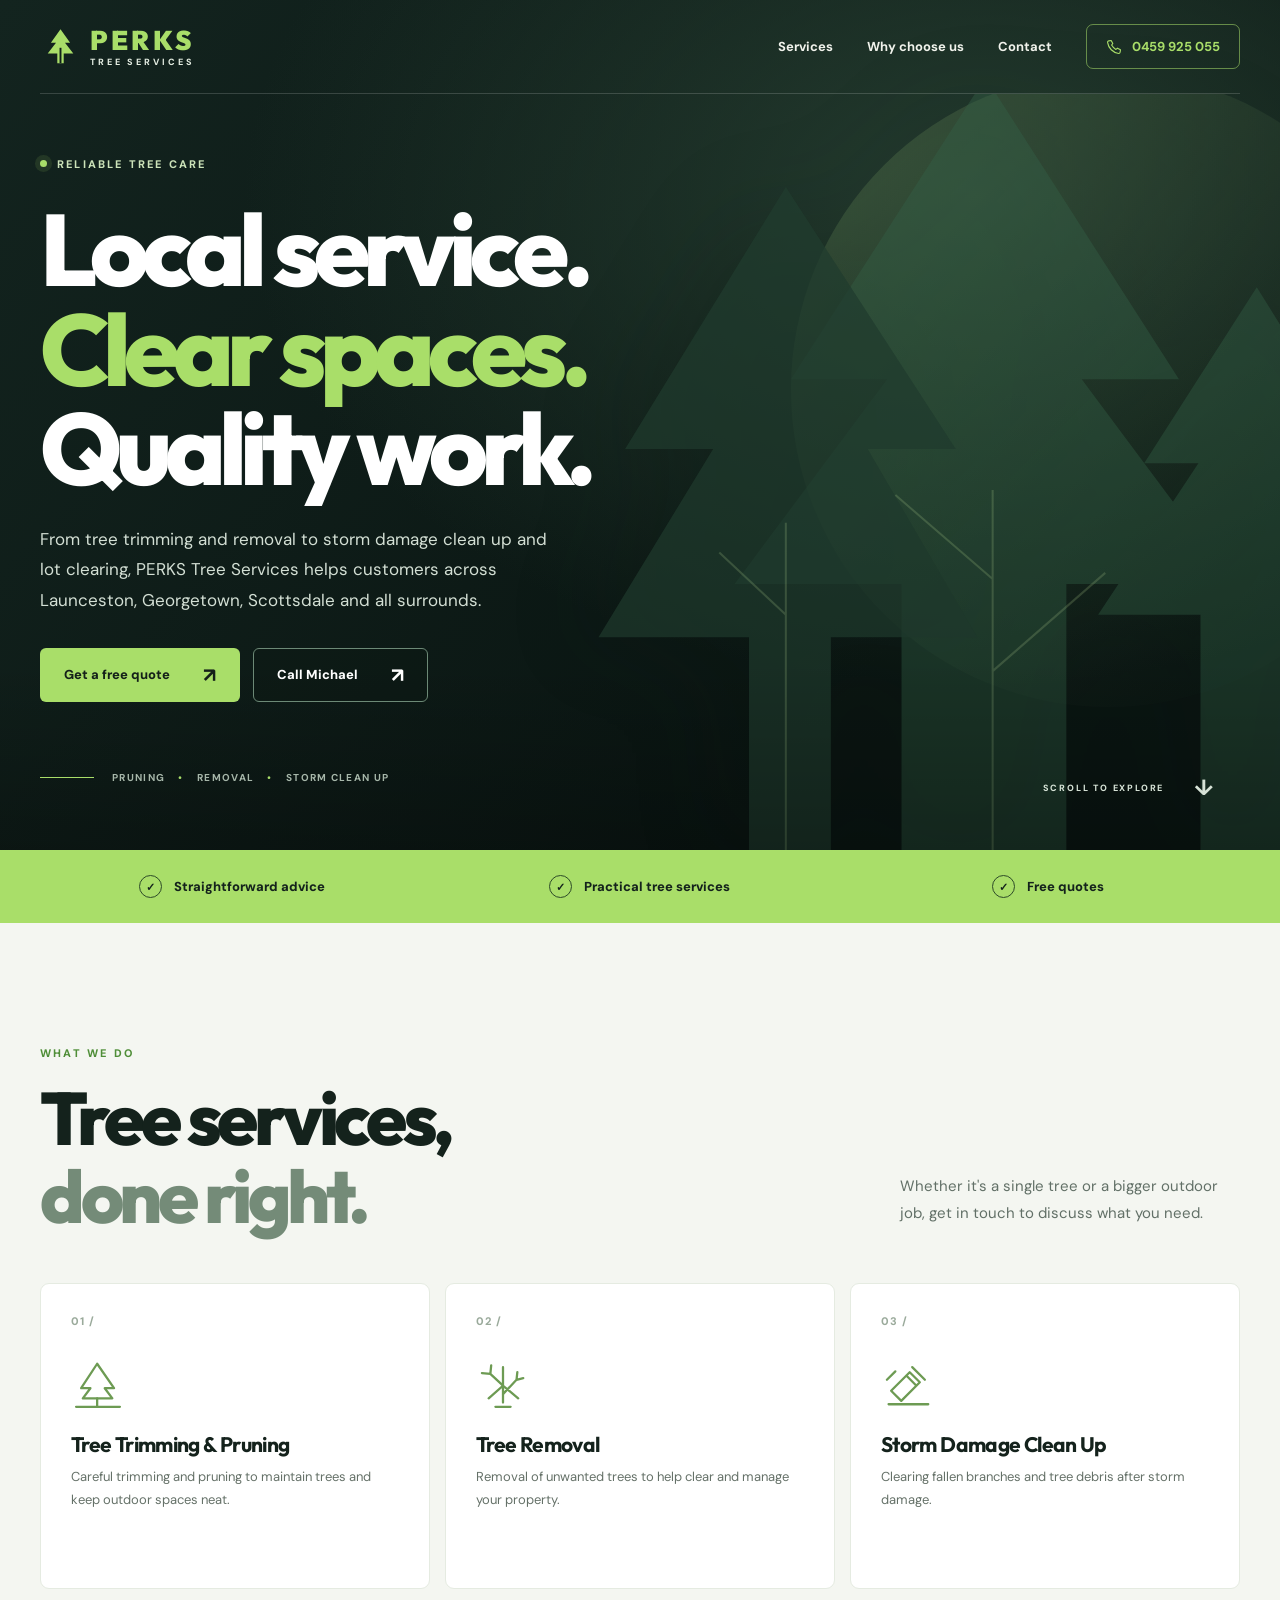
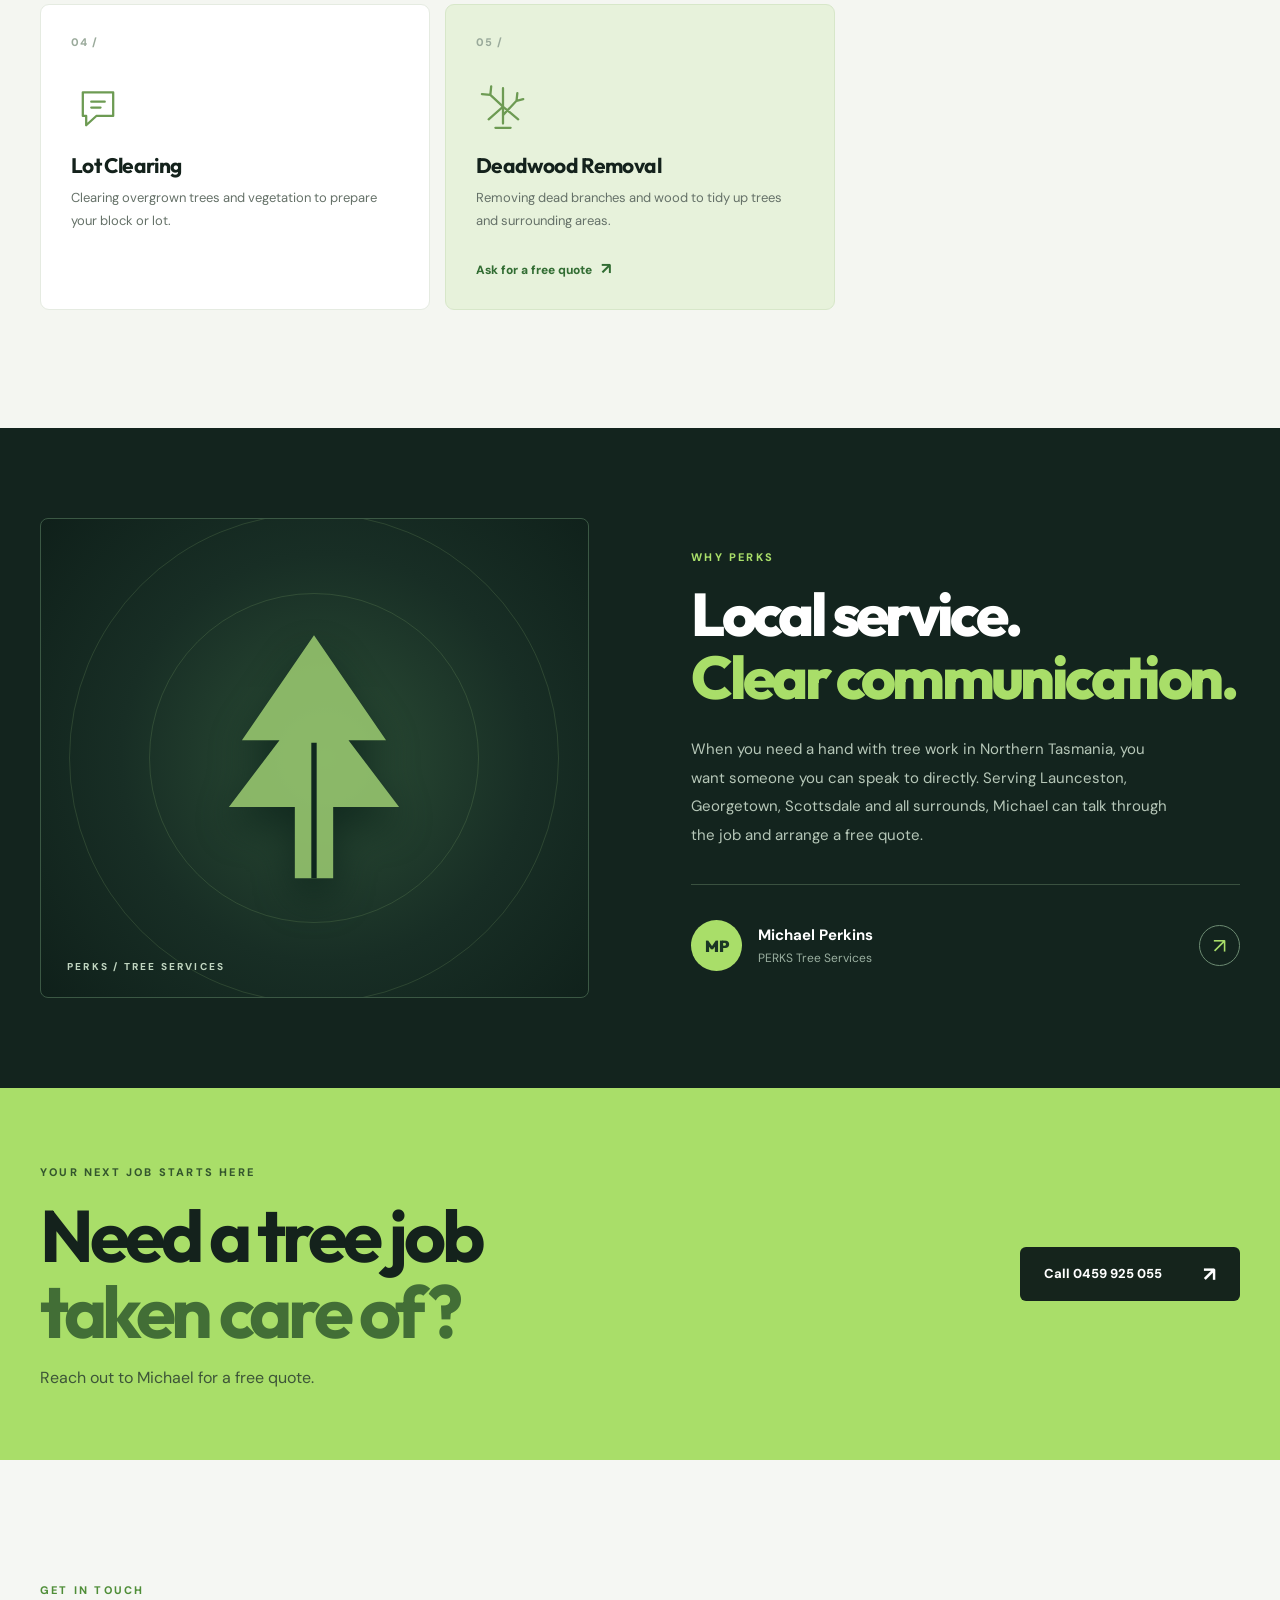
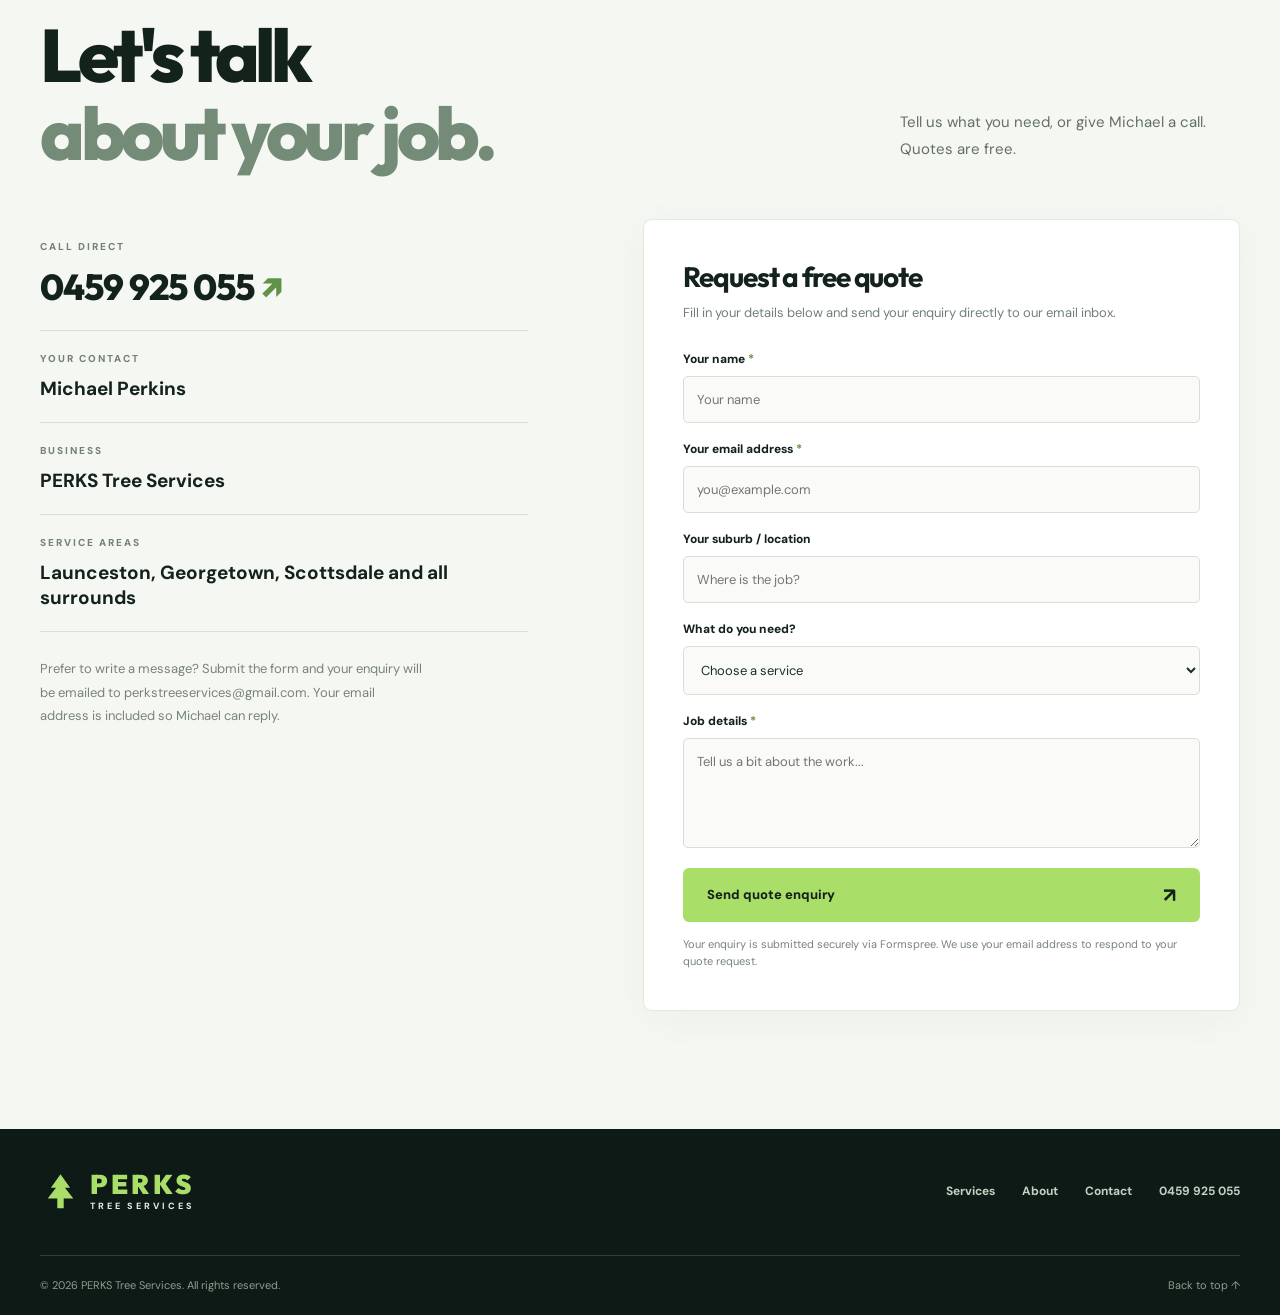
==== commit 920ec7d6: "Add files via upload" ====
--- a/index.html
+++ b/index.html
@@ -4,15 +4,15 @@
   <meta charset="utf-8">
   <meta name="viewport" content="width=device-width, initial-scale=1">
   <meta name="theme-color" content="#101b19">
-  <meta name="description" content="PERKS Tree Services provides tree removal, pruning, stump grinding, storm clean up, lot clearing and deadwood removal in Launceston, Georgetown, Scottsdale and surrounds. Free quotes: 0459 925 055.">
+  <meta name="description" content="PERKS Tree Services provides tree removal, pruning, storm damage clean up, lot clearing and deadwood removal in Launceston, Georgetown, Scottsdale and surrounds. Free quotes: 0459 925 055.">
   <meta name="robots" content="index, follow">
   <link rel="canonical" href="https://perkstreeservices.github.io/">
   <meta property="og:type" content="website">
   <meta property="og:title" content="PERKS Tree Services | Tree Removal & Pruning Northern Tasmania">
-  <meta property="og:description" content="Tree trimming, removal, stump grinding and more across Launceston, Georgetown, Scottsdale and all surrounds. Free quotes.">
+  <meta property="og:description" content="Tree trimming, removal, storm damage clean up and more across Launceston, Georgetown, Scottsdale and all surrounds. Free quotes.">
   <meta property="og:url" content="https://perkstreeservices.github.io/">
   <title>PERKS Tree Services | Tree Removal & Pruning Northern Tasmania</title>
-  <script type="application/ld+json">{"@context":"https://schema.org","@type":"HomeAndConstructionBusiness","name":"PERKS Tree Services","url":"https://perkstreeservices.github.io/","telephone":"+61-459-925-055","email":"perkstreeservices@gmail.com","description":"Tree trimming and pruning, tree removal, stump grinding, storm damage clean up, lot clearing and deadwood removal throughout parts of Northern Tasmania.","areaServed":[{"@type":"Place","name":"Launceston, Tasmania, Australia"},{"@type":"Place","name":"George Town, Tasmania, Australia"},{"@type":"Place","name":"Scottsdale, Tasmania, Australia"}],"hasOfferCatalog":{"@type":"OfferCatalog","name":"Tree services","itemListElement":[{"@type":"OfferCatalog","name":"Tree Trimming & Pruning"},{"@type":"OfferCatalog","name":"Tree Removal"},{"@type":"OfferCatalog","name":"Stump Grinding"},{"@type":"OfferCatalog","name":"Storm Damage Clean Up"},{"@type":"OfferCatalog","name":"Lot Clearing"},{"@type":"OfferCatalog","name":"Deadwood Removal"}]}}</script>
+  <script type="application/ld+json">{"@context":"https://schema.org","@type":"HomeAndConstructionBusiness","name":"PERKS Tree Services","url":"https://perkstreeservices.github.io/","telephone":"+61-459-925-055","email":"perkstreeservices@gmail.com","description":"Tree trimming and pruning, tree removal, storm damage clean up, lot clearing and deadwood removal throughout parts of Northern Tasmania.","areaServed":[{"@type":"Place","name":"Launceston, Tasmania, Australia"},{"@type":"Place","name":"George Town, Tasmania, Australia"},{"@type":"Place","name":"Scottsdale, Tasmania, Australia"}],"hasOfferCatalog":{"@type":"OfferCatalog","name":"Tree services","itemListElement":[{"@type":"OfferCatalog","name":"Tree Trimming & Pruning"},{"@type":"OfferCatalog","name":"Tree Removal"},{"@type":"OfferCatalog","name":"Storm Damage Clean Up"},{"@type":"OfferCatalog","name":"Lot Clearing"},{"@type":"OfferCatalog","name":"Deadwood Removal"}]}}</script>
   <link rel="icon" href="favicon.svg" type="image/svg+xml">
   <link rel="stylesheet" href="styles.css">
 </head>
@@ -37,9 +37,9 @@
       <div class="container hero-content">
         <span class="eyebrow"><span class="status-dot"></span> RELIABLE TREE CARE</span>
         <h1 id="hero-title">Local service.<br><em>Clear spaces.</em><br>Quality work.</h1>
-        <p>From tree trimming and removal to stump grinding, storm damage clean up and lot clearing, PERKS Tree Services helps customers across Launceston, Georgetown, Scottsdale and all surrounds.</p>
+        <p>From tree trimming and removal to storm damage clean up and lot clearing, PERKS Tree Services helps customers across Launceston, Georgetown, Scottsdale and all surrounds.</p>
         <div class="hero-actions"><a class="btn btn-primary" href="#contact">Get a free quote <span aria-hidden="true">↗</span></a><a class="btn btn-outline" href="tel:+61459925055">Call Michael <span aria-hidden="true">↗</span></a></div>
-        <div class="hero-note"><span class="line"></span><span>PRUNING <b>•</b> REMOVAL <b>•</b> STUMP GRINDING</span></div>
+        <div class="hero-note"><span class="line"></span><span>PRUNING <b>•</b> REMOVAL <b>•</b> STORM CLEAN UP</span></div>
       </div>
       <a href="#services" class="scroll-indicator" aria-label="Scroll to services">SCROLL TO EXPLORE <span aria-hidden="true">↓</span></a>
     </section>
@@ -51,10 +51,9 @@
       <div class="service-grid">
         <article class="service-card"><span class="service-number">01 /</span><div class="service-icon"><svg viewBox="0 0 64 64" fill="none" aria-hidden="true"><path d="M31 8 12 37h11L14 49h35L40 37h11L31 8Z" stroke="currentColor" stroke-width="2.7" stroke-linejoin="round"/><path d="M31 49v10M6 59h52" stroke="currentColor" stroke-width="2.7" stroke-linecap="round"/></svg></div><h3>Tree Trimming &amp; Pruning</h3><p>Careful trimming and pruning to maintain trees and keep outdoor spaces neat.</p></article>
         <article class="service-card"><span class="service-number">02 /</span><div class="service-icon"><svg viewBox="0 0 64 64" fill="none" aria-hidden="true"><path d="M32 54V12m0 22L17 20m15 24 16-17M15 49l17-15 18 15M17 20l1-10M17 20 7 19m41 8 8-2m-8 2 1-9" stroke="currentColor" stroke-width="2.7" stroke-linecap="round"/><path d="M23 59h18" stroke="currentColor" stroke-width="2.7" stroke-linecap="round"/></svg></div><h3>Tree Removal</h3><p>Removal of unwanted trees to help clear and manage your property.</p></article>
-        <article class="service-card"><span class="service-number">03 /</span><div class="service-icon"><svg viewBox="0 0 64 64" fill="none" aria-hidden="true"><path d="M10 42h44M24 42V27h16v15M21 27h22M20 49l9-7m6 0 9 7M6 55h52" stroke="currentColor" stroke-width="2.7" stroke-linecap="round" stroke-linejoin="round"/><path d="M30 27V12m0 7 9-7" stroke="currentColor" stroke-width="2.7" stroke-linecap="round"/></svg></div><h3>Stump Grinding</h3><p>Grinding down unwanted stumps to help reclaim usable outdoor space.</p></article>
-        <article class="service-card"><span class="service-number">04 /</span><div class="service-icon"><svg viewBox="0 0 64 64" fill="none" aria-hidden="true"><path d="M12 40 34 18l12 12-22 22-12-12ZM30 22l12 12M9 56h47M37 12l15 15" stroke="currentColor" stroke-width="2.7" stroke-linecap="round" stroke-linejoin="round"/><path d="m7 27 10-10" stroke="currentColor" stroke-width="2.7" stroke-linecap="round"/></svg></div><h3>Storm Damage Clean Up</h3><p>Clearing fallen branches and tree debris after storm damage.</p></article>
-        <article class="service-card"><span class="service-number">05 /</span><div class="service-icon"><svg viewBox="0 0 64 64" fill="none" aria-hidden="true"><path d="M14 17h36v28H30L18 56V45h-4V17Z" stroke="currentColor" stroke-width="2.7" stroke-linejoin="round"/><path d="M24 28h16M24 35h11" stroke="currentColor" stroke-width="2.7" stroke-linecap="round"/></svg></div><h3>Lot Clearing</h3><p>Clearing overgrown trees and vegetation to prepare your block or lot.</p></article>
-        <article class="service-card service-card-featured"><span class="service-number">06 /</span><div class="service-icon"><svg viewBox="0 0 64 64" fill="none" aria-hidden="true"><path d="M32 54V12m0 22L17 20m15 24 16-17M15 49l17-15 18 15M17 20l1-10M17 20 7 19m41 8 8-2m-8 2 1-9" stroke="currentColor" stroke-width="2.7" stroke-linecap="round"/><path d="M23 59h18" stroke="currentColor" stroke-width="2.7" stroke-linecap="round"/></svg></div><h3>Deadwood Removal</h3><p>Removing dead branches and wood to tidy up trees and surrounding areas.</p><a href="#contact" class="inline-link">Ask for a free quote <span aria-hidden="true">↗</span></a></article>
+        <article class="service-card"><span class="service-number">03 /</span><div class="service-icon"><svg viewBox="0 0 64 64" fill="none" aria-hidden="true"><path d="M12 40 34 18l12 12-22 22-12-12ZM30 22l12 12M9 56h47M37 12l15 15" stroke="currentColor" stroke-width="2.7" stroke-linecap="round" stroke-linejoin="round"/><path d="m7 27 10-10" stroke="currentColor" stroke-width="2.7" stroke-linecap="round"/></svg></div><h3>Storm Damage Clean Up</h3><p>Clearing fallen branches and tree debris after storm damage.</p></article>
+        <article class="service-card"><span class="service-number">04 /</span><div class="service-icon"><svg viewBox="0 0 64 64" fill="none" aria-hidden="true"><path d="M14 17h36v28H30L18 56V45h-4V17Z" stroke="currentColor" stroke-width="2.7" stroke-linejoin="round"/><path d="M24 28h16M24 35h11" stroke="currentColor" stroke-width="2.7" stroke-linecap="round"/></svg></div><h3>Lot Clearing</h3><p>Clearing overgrown trees and vegetation to prepare your block or lot.</p></article>
+        <article class="service-card service-card-featured"><span class="service-number">05 /</span><div class="service-icon"><svg viewBox="0 0 64 64" fill="none" aria-hidden="true"><path d="M32 54V12m0 22L17 20m15 24 16-17M15 49l17-15 18 15M17 20l1-10M17 20 7 19m41 8 8-2m-8 2 1-9" stroke="currentColor" stroke-width="2.7" stroke-linecap="round"/><path d="M23 59h18" stroke="currentColor" stroke-width="2.7" stroke-linecap="round"/></svg></div><h3>Deadwood Removal</h3><p>Removing dead branches and wood to tidy up trees and surrounding areas.</p><a href="#contact" class="inline-link">Ask for a free quote <span aria-hidden="true">↗</span></a></article>
       </div>
     </div></section>
 
@@ -63,7 +62,7 @@
     <section class="cta-section"><div class="container cta-inner"><div><span class="section-kicker">YOUR NEXT JOB STARTS HERE</span><h2>Need a tree job<br><em>taken care of?</em></h2><p>Reach out to Michael for a free quote.</p></div><a class="btn btn-dark" href="tel:+61459925055">Call 0459 925 055 <span aria-hidden="true">↗</span></a></div></section>
 
     <section id="contact" class="section contact-section"><div class="container"><div class="section-heading contact-heading"><div><span class="section-kicker">GET IN TOUCH</span><h2>Let's talk<br><span>about your job.</span></h2></div><p>Tell us what you need, or give Michael a call. Quotes are free.</p></div><div class="contact-grid"><div class="contact-details"><div class="contact-detail"><span>CALL DIRECT</span><a href="tel:+61459925055">0459 925 055 <span aria-hidden="true">↗</span></a></div><div class="contact-detail"><span>YOUR CONTACT</span><strong>Michael Perkins</strong></div><div class="contact-detail"><span>BUSINESS</span><strong>PERKS Tree Services</strong></div><div class="contact-detail"><span>SERVICE AREAS</span><strong>Launceston, Georgetown, Scottsdale and all surrounds</strong></div><p class="small-print">Prefer to write a message? Submit the form and your enquiry will be emailed to perkstreeservices@gmail.com. Your email address is included so Michael can reply.</p></div>
-      <form class="quote-form" id="quote-form" action="https://formspree.io/f/xwllygkr" method="POST"><input type="hidden" name="subject" value="New free quote enquiry — PERKS Tree Services"><h3>Request a free quote</h3><p>Fill in your details below and send your enquiry directly to our email inbox.</p><div class="form-row"><label for="customer-name">Your name <span>*</span></label><input id="customer-name" name="name" type="text" placeholder="Your name" autocomplete="name" required maxlength="80"></div><div class="form-row"><label for="customer-email">Your email address <span>*</span></label><input id="customer-email" name="email" type="email" placeholder="you@example.com" autocomplete="email" required maxlength="254"></div><div class="form-row"><label for="customer-suburb">Your suburb / location</label><input id="customer-suburb" name="suburb" type="text" placeholder="Where is the job?" maxlength="100"></div><div class="form-row"><label for="customer-service">What do you need?</label><select id="customer-service" name="service"><option value="Not sure yet">Choose a service</option><option>Tree Trimming &amp; Pruning</option><option>Tree Removal</option><option>Stump Grinding</option><option>Storm Damage Clean Up</option><option>Lot Clearing</option><option>Deadwood Removal</option><option>Something else</option></select></div><div class="form-row"><label for="customer-message">Job details <span>*</span></label><textarea id="customer-message" name="message" rows="4" placeholder="Tell us a bit about the work..." required maxlength="1200"></textarea></div><button class="btn btn-primary form-submit" type="submit">Send quote enquiry <span aria-hidden="true">↗</span></button><p class="form-hint">Your enquiry is submitted securely via Formspree. We use your email address to respond to your quote request.</p></form>
+      <form class="quote-form" id="quote-form" action="https://formspree.io/f/xwllygkr" method="POST"><input type="hidden" name="subject" value="New free quote enquiry — PERKS Tree Services"><h3>Request a free quote</h3><p>Fill in your details below and send your enquiry directly to our email inbox.</p><div class="form-row"><label for="customer-name">Your name <span>*</span></label><input id="customer-name" name="name" type="text" placeholder="Your name" autocomplete="name" required maxlength="80"></div><div class="form-row"><label for="customer-email">Your email address <span>*</span></label><input id="customer-email" name="email" type="email" placeholder="you@example.com" autocomplete="email" required maxlength="254"></div><div class="form-row"><label for="customer-suburb">Your suburb / location</label><input id="customer-suburb" name="suburb" type="text" placeholder="Where is the job?" maxlength="100"></div><div class="form-row"><label for="customer-service">What do you need?</label><select id="customer-service" name="service"><option value="Not sure yet">Choose a service</option><option>Tree Trimming &amp; Pruning</option><option>Tree Removal</option><option>Storm Damage Clean Up</option><option>Lot Clearing</option><option>Deadwood Removal</option><option>Something else</option></select></div><div class="form-row"><label for="customer-message">Job details <span>*</span></label><textarea id="customer-message" name="message" rows="4" placeholder="Tell us a bit about the work..." required maxlength="1200"></textarea></div><button class="btn btn-primary form-submit" type="submit">Send quote enquiry <span aria-hidden="true">↗</span></button><p class="form-hint">Your enquiry is submitted securely via Formspree. We use your email address to respond to your quote request.</p></form>
     </div></div></section>
   </main>
 
